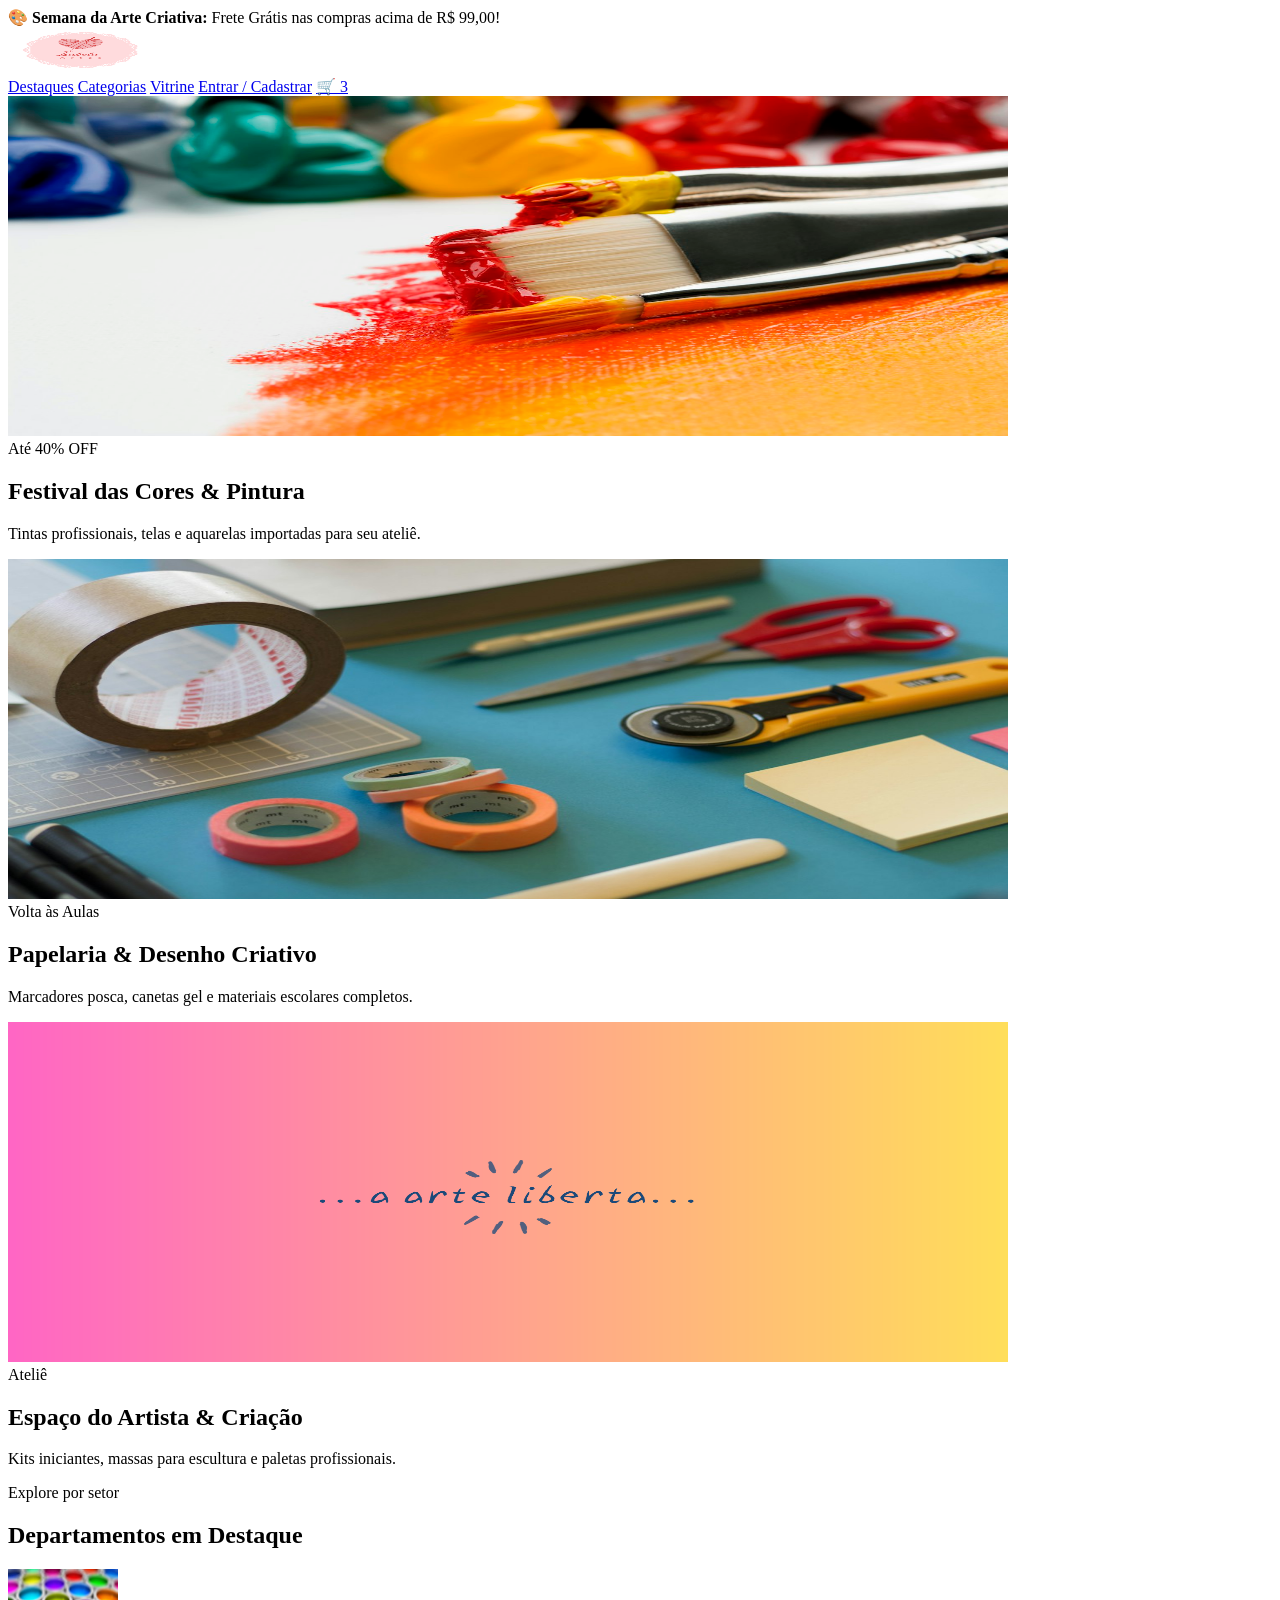
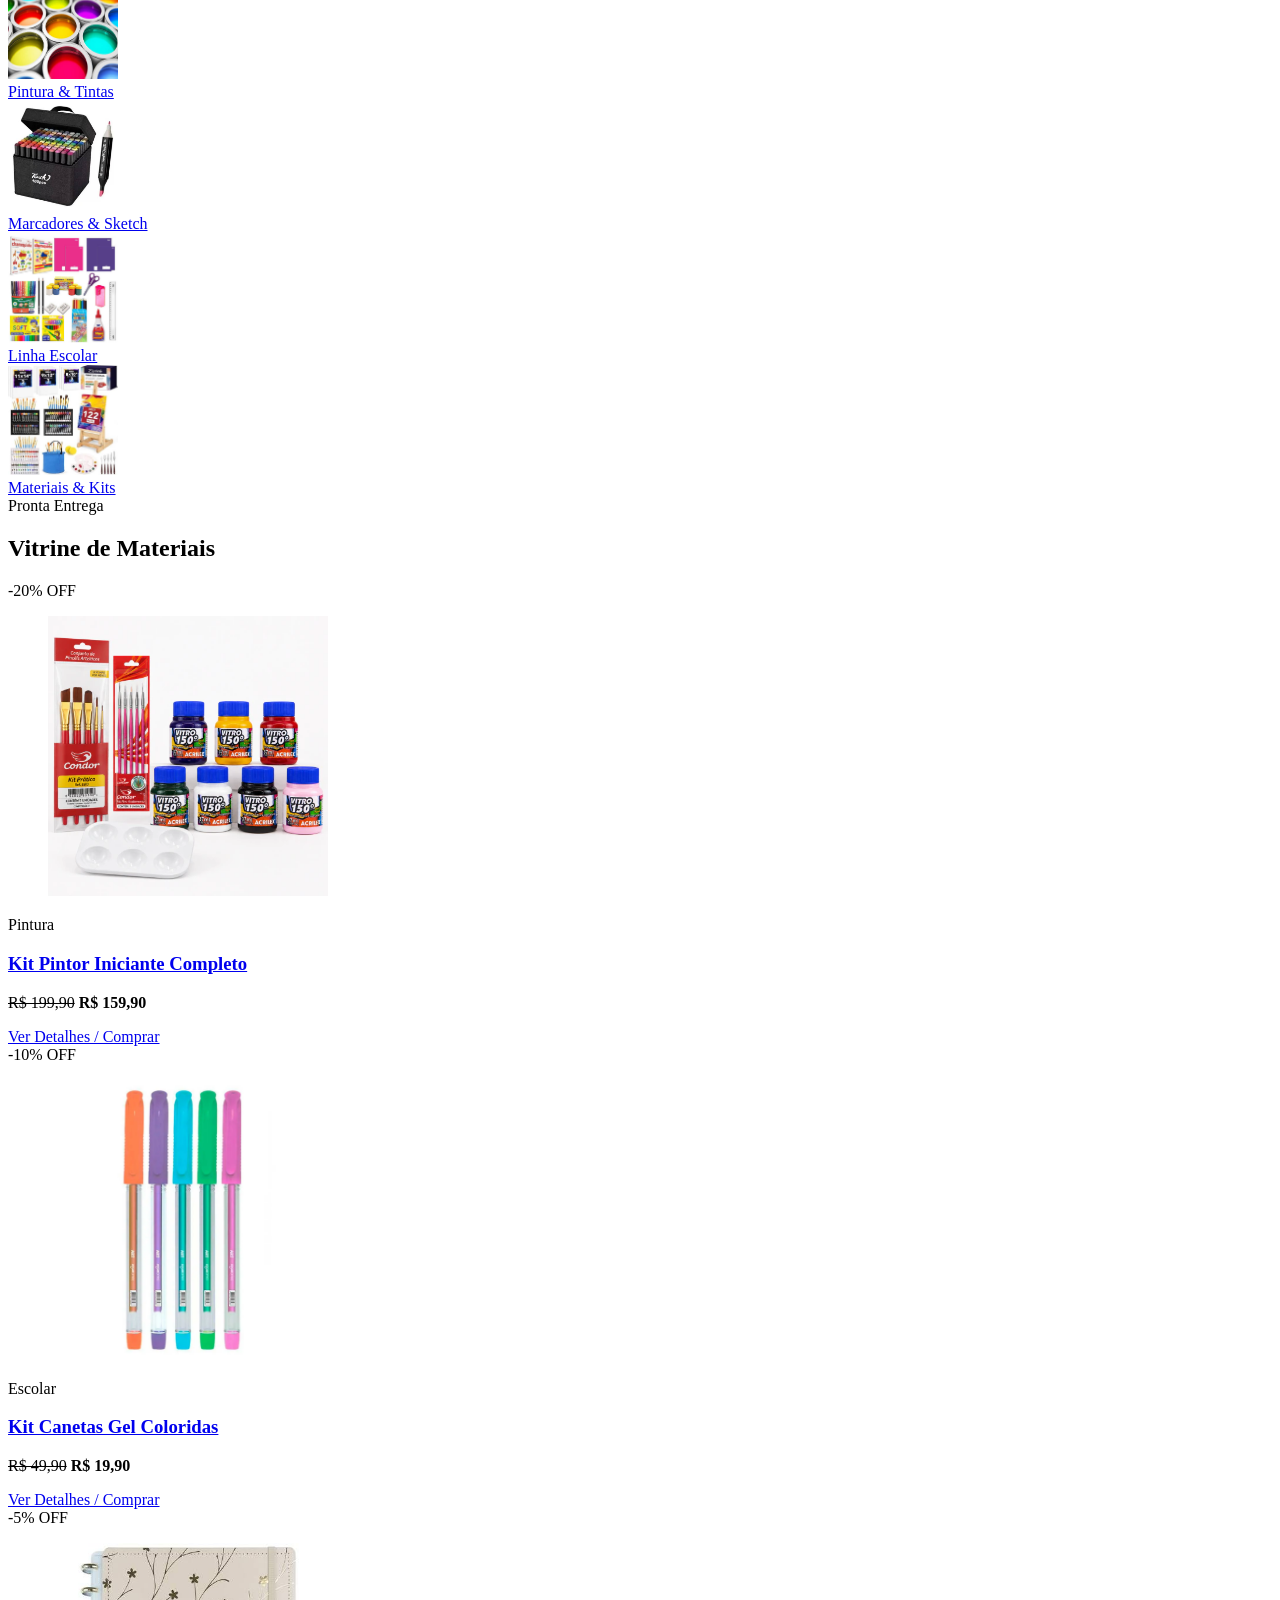
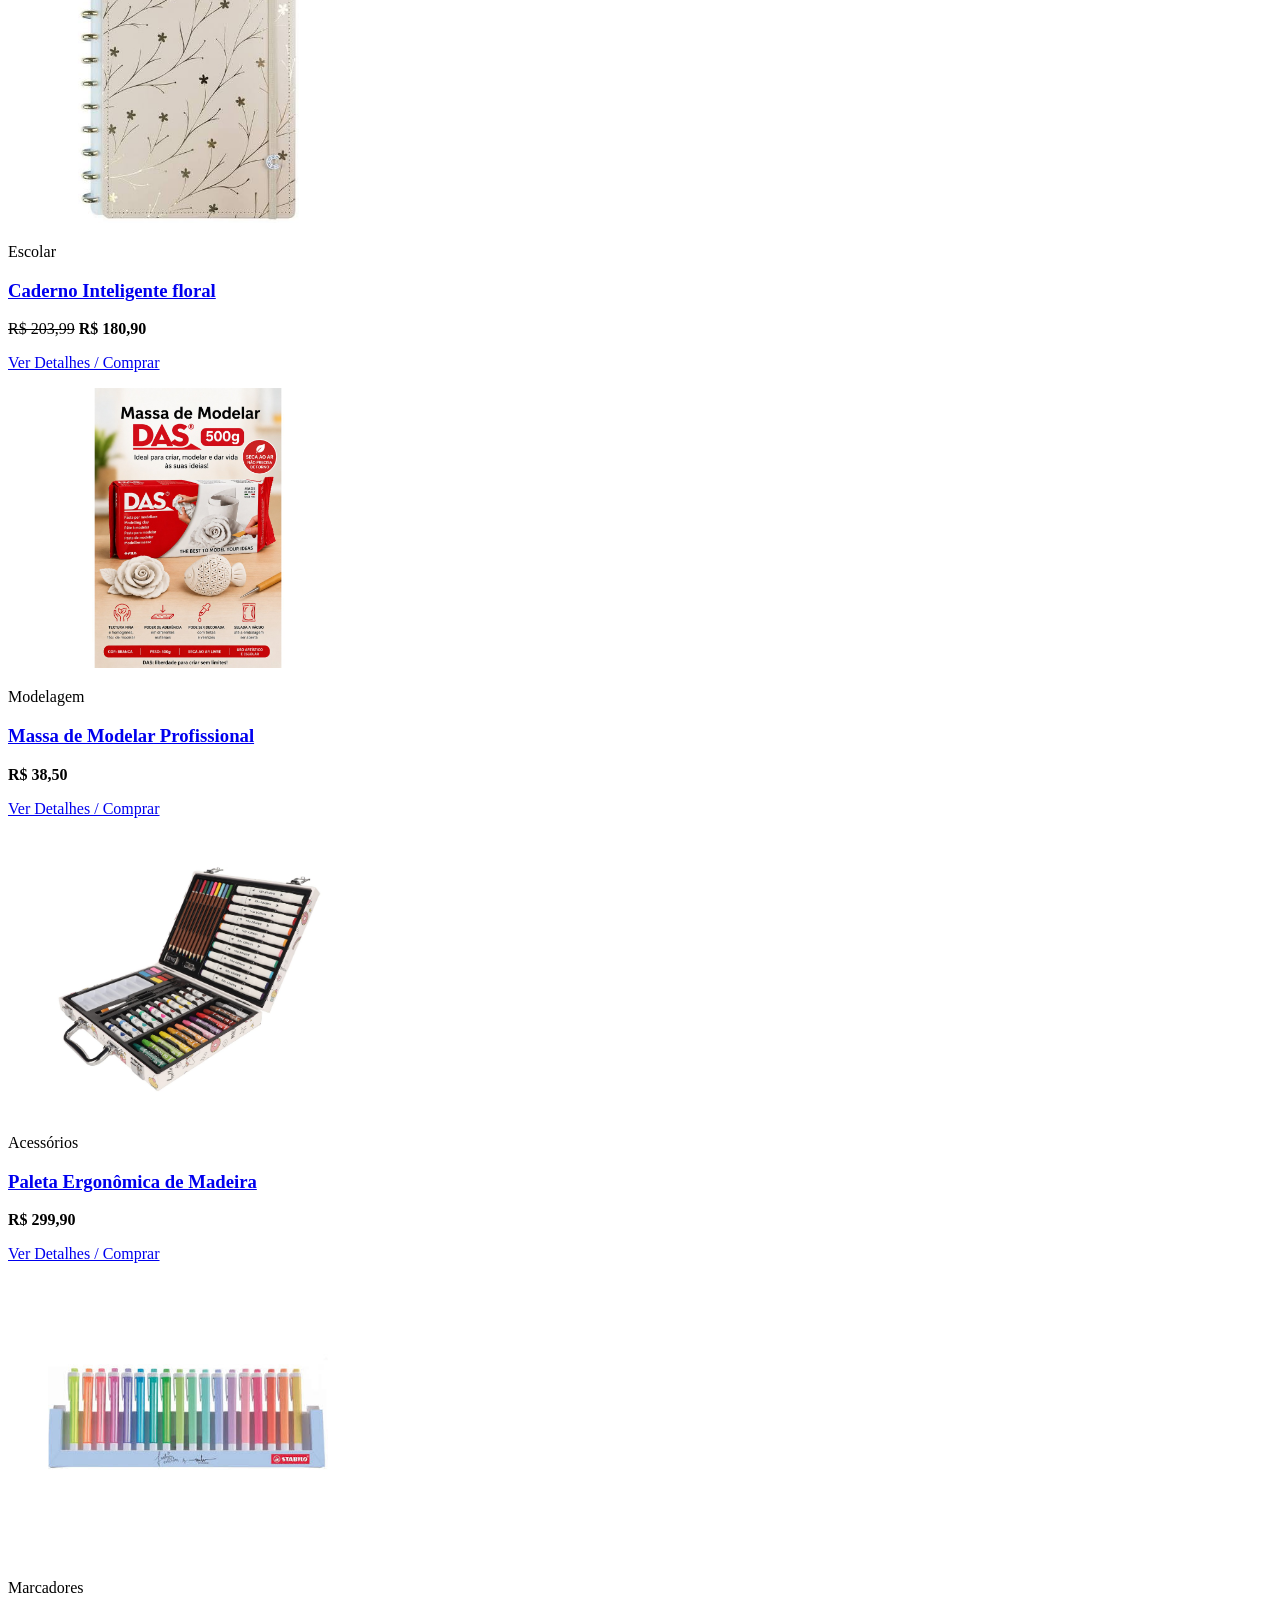
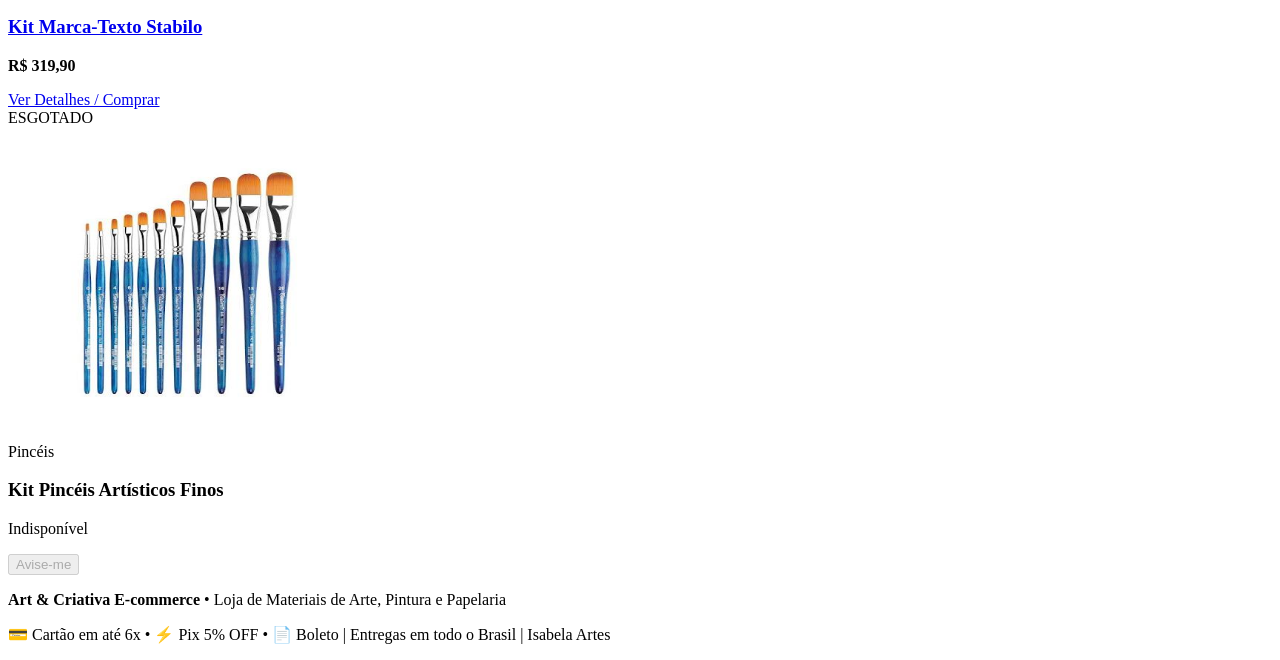
==== index.html @ e9b3a4f4 "Update index.html" ====
<!DOCTYPE html>
<html lang="pt-BR">
<head>
  <meta charset="UTF-8">
  <meta name="viewport" content="width=device-width, initial-scale=1.0">
  <title>Art & Criativa | Ateliê de Artes & Papelaria</title>
  <link rel="preconnect" href="https://fonts.googleapis.com">
  <link rel="preconnect" href="https://fonts.gstatic.com" crossorigin>
  <link href="https://fonts.googleapis.com/css2?family=Plus+Jakarta+Sans:wght@400;500;600;700&display=swap" rel="stylesheet">
  <link rel="stylesheet" href="style.css">
</head>
<body>

  <!-- BARRA DE ANÚNCIO -->
  <div class="top-announcement">🎨 <strong>Semana da Arte Criativa:</strong> Frete Grátis nas compras acima de R$ 99,00!</div>

  <!-- 1. IDENTIDADE VISUAL NO CABEÇALHO (<header>) -->
  <header class="header">
    <a href="index certo.html"><img src="fotos/logo da loja.png" alt="Logotipo Art & Criativa" class="logo" width="145" height="46"></a>
    <nav class="nav">
      <a href="index certo.html#promocoes">Destaques</a>
      <a href="index certo.html#categorias">Categorias</a>
      <a href="index certo.html#vitrine">Vitrine</a>
      <a href="cadastro.html">Entrar / Cadastrar</a>
      <a href="carrinho.html" class="cart">🛒 <span>3</span></a>
    </nav>
  </header>

  <main>
    <!-- 2. CARROSSEL DE BANNERS COM SCROLL-SNAP & <picture> -->
    <section class="hero" id="promocoes">
      <div class="carousel">
        <article class="slide">
          <picture>
            <source media="(max-width: 600px)" srcset="fotos/banner-aquarela.jpg">
            <img src="fotos/banner-aquarela.jpg" alt="Festival de Pintura e Aquarelas" width="1000" height="340">
          </picture>
          <div class="slide-txt">
            <span class="pill">Até 40% OFF</span>
            <h2>Festival das Cores & Pintura</h2>
            <p>Tintas profissionais, telas e aquarelas importadas para seu ateliê.</p>
          </div>
        </article>

        <article class="slide">
          <picture>
            <source media="(max-width: 600px)" srcset="fotos/banner-escolar.jpg">
            <img src="fotos/banner-escolar.jpg" alt="Volta às Aulas e Papelaria" width="1000" height="340">
          </picture>
          <div class="slide-txt">
            <span class="pill">Volta às Aulas</span>
            <h2>Papelaria & Desenho Criativo</h2>
            <p>Marcadores posca, canetas gel e materiais escolares completos.</p>
          </div>
        </article>

        <article class="slide">
          <picture>
            <source media="(max-width: 600px)" srcset="fotos/banner fundo.png">
            <img src="fotos/banner fundo.png" alt="Novidades do Ateliê Artístico" width="1000" height="340">
          </picture>
          <div class="slide-txt">
            <span class="pill">Ateliê</span>
            <h2>Espaço do Artista & Criação</h2>
            <p>Kits iniciantes, massas para escultura e paletas profissionais.</p>
          </div>
        </article>
      </div>
    </section>

    <!-- 3. NAVEGAÇÃO POR CATEGORIAS CIRCULARES (border-radius: 50%) -->
    <section class="categories" id="categorias">
      <div class="section-title">
        <span class="tagline">Explore por setor</span>
        <h2>Departamentos em Destaque</h2>
      </div>
      <div class="cat-grid">
        <a href="#vitrine" class="cat-card">
          <div class="circle"><img src="fotos/tintas circular.jpg" alt="Tintas e Pintura" width="110" height="110"></div>
          <span>Pintura & Tintas</span>
        </a>
        <a href="#vitrine" class="cat-card">
          <div class="circle"><img src="fotos/marcadores circular.jpg" alt="Desenho e Marcadores" width="110" height="110"></div>
          <span>Marcadores & Sketch</span>
        </a>
        <a href="#vitrine" class="cat-card">
          <div class="circle"><img src="fotos/kit escolar circular.jpg" alt="Material Escolar" width="110" height="110"></div>
          <span>Linha Escolar</span>
        </a>
        <a href="#vitrine" class="cat-card">
          <div class="circle"><img src="fotos/kit pintura circular.jpg" alt="Kits e Materiais Artísticos" width="110" height="110"></div>
          <span>Materiais & Kits</span>
        </a>
      </div>
    </section>

    <!-- 4 e 5. VITRINE DE PRODUTOS PADRONIZADA (3 EM PROMOÇÃO, 1 ESGOTADO) -->
    <section class="showcase" id="vitrine">
      <div class="section-title">
        <span class="tagline">Pronta Entrega</span>
        <h2>Vitrine de Materiais</h2>
      </div>

      <div class="products-grid">
        <!-- 1. EM PROMOÇÃO (-20%) -->
        <article class="product-card">
          <span class="badge sale">-20% OFF</span>
          <a href="produto.html" class="product-link">
            <figure class="thumb"><img src="fotos/Kit pintor iniciante.webp" alt="Kit Pintor Iniciante" loading="lazy" width="280" height="280"></figure>
          </a>
          <figcaption>
            <span class="prod-cat">Pintura</span>
            <h3><a href="produto.html">Kit Pintor Iniciante Completo</a></h3>
            <p class="price"><del>R$ 199,90</del> <strong>R$ 159,90</strong></p>
            <a href="produto.html" class="btn-action">Ver Detalhes / Comprar</a>
          </figcaption>
        </article>

        <!-- 3. EM PROMOÇÃO (-10%) -->
        <article class="product-card">
          <span class="badge sale">-10% OFF</span>
          <a href="produto.html" class="product-link">
            <figure class="thumb"><img src="fotos/canetas gel.webp" alt="Kit Canetas em Gel Coloridas" loading="lazy" width="280" height="280"></figure>
          </a>
          <figcaption>
            <span class="prod-cat">Escolar</span>
            <h3><a href="produto.html">Kit Canetas Gel Coloridas</a></h3>
            <p class="price"><del>R$ 49,90</del> <strong>R$ 19,90</strong></p>
            <a href="produto.html" class="btn-action">Ver Detalhes / Comprar</a>
          </figcaption>
        </article>

         <article class="product-card">
          <span class="badge sale">-5% OFF</span>
          <a href="produto.html" class="product-link">
            <figure class="thumb"><img src="fotos/caderno1.jpg" alt="Caderno Inteligente" loading="lazy" width="280" height="280"></figure>
          </a>
          <figcaption>
            <span class="prod-cat">Escolar</span>
            <h3><a href="produto.html">Caderno Inteligente floral</a></h3>
            <p class="price"><del>R$ 203,99</del> <strong>R$ 180,90</strong></p>
            <a href="produto.html" class="btn-action">Ver Detalhes / Comprar</a>
          </figcaption>
        </article>

        <!-- 4. ESTOQUE NORMAL -->
        <article class="product-card">
          <a href="produto.html" class="product-link">
            <figure class="thumb"><img src="fotos/massa de modelar.jpg" alt="Massa de Modelar Artesanal" loading="lazy" width="280" height="280"></figure>
          </a>
          <figcaption>
            <span class="prod-cat">Modelagem</span>
            <h3><a href="produto.html">Massa de Modelar Profissional</a></h3>
            <p class="price"><strong>R$ 38,50</strong></p>
            <a href="produto.html" class="btn-action">Ver Detalhes / Comprar</a>
          </figcaption>
        </article>

        <!-- 5. ESTOQUE NORMAL -->
        <article class="product-card">
          <a href="produto.html" class="product-link">
            <figure class="thumb"><img src="fotos/paleta.jpg" alt="Paleta Tradicional de Pintura" loading="lazy" width="280" height="280"></figure>
          </a>
          <figcaption>
            <span class="prod-cat">Acessórios</span>
            <h3><a href="produto.html">Paleta Ergonômica de Madeira</a></h3>
            <p class="price"><strong>R$ 299,90</strong></p>
            <a href="produto.html" class="btn-action">Ver Detalhes / Comprar</a>
          </figcaption>
        </article>

         <article class="product-card">
          <a href="produto.html" class="product-link">
            <figure class="thumb"><img src="fotos/marca texto.jpg" alt="Paleta Tradicional de Pintura" loading="lazy" width="280" height="280"></figure>
          </a>
          <figcaption>
            <span class="prod-cat">Marcadores</span>
            <h3><a href="produto.html">Kit Marca-Texto Stabilo</a></h3>
            <p class="price"><strong>R$ 319,90</strong></p>
            <a href="produto.html" class="btn-action">Ver Detalhes / Comprar</a>
          </figcaption>
        </article>

        <!-- 6. PRODUTO ESGOTADO (Requisito 5) -->
        <article class="product-card soldout">
          <span class="badge out">ESGOTADO</span>
          <figure class="thumb"><img src="fotos/kit pincel.jpg" alt="Kit Pincéis Finos Esgotado" loading="lazy" width="280" height="280"></figure>
          <figcaption>
            <span class="prod-cat">Pincéis</span>
            <h3>Kit Pincéis Artísticos Finos</h3>
            <p class="price"><span class="out-txt">Indisponível</span></p>
            <button class="btn-action btn-out" disabled>Avise-me</button>
          </figcaption>
        </article>
      </div>
    </section>
  </main>

  <!-- RODAPÉ -->
  <footer class="footer">
    <p><strong>Art & Criativa E-commerce</strong> • Loja de Materiais de Arte, Pintura e Papelaria</p>
    <p class="footer-copy">💳 Cartão em até 6x • ⚡ Pix 5% OFF • 📄 Boleto | Entregas em todo o Brasil | Isabela Artes</p>
  </footer>

</body>
</html>
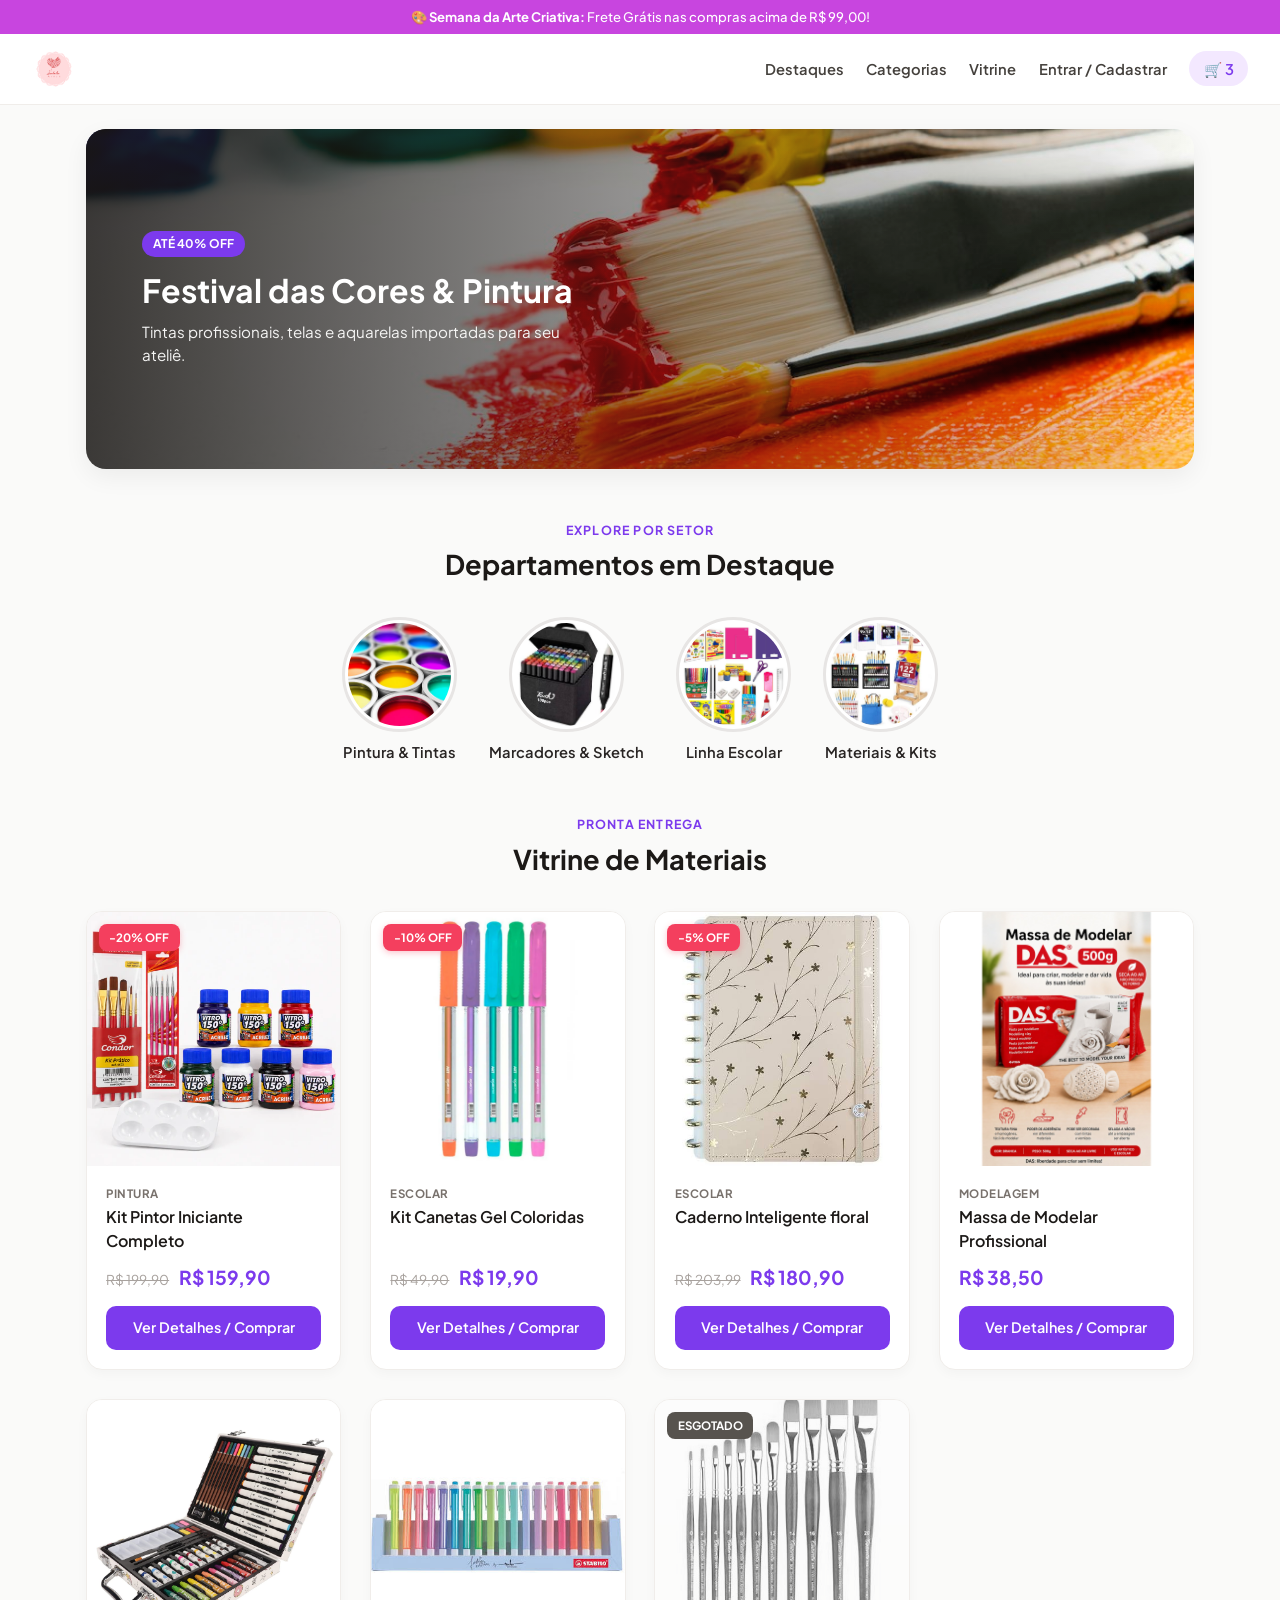
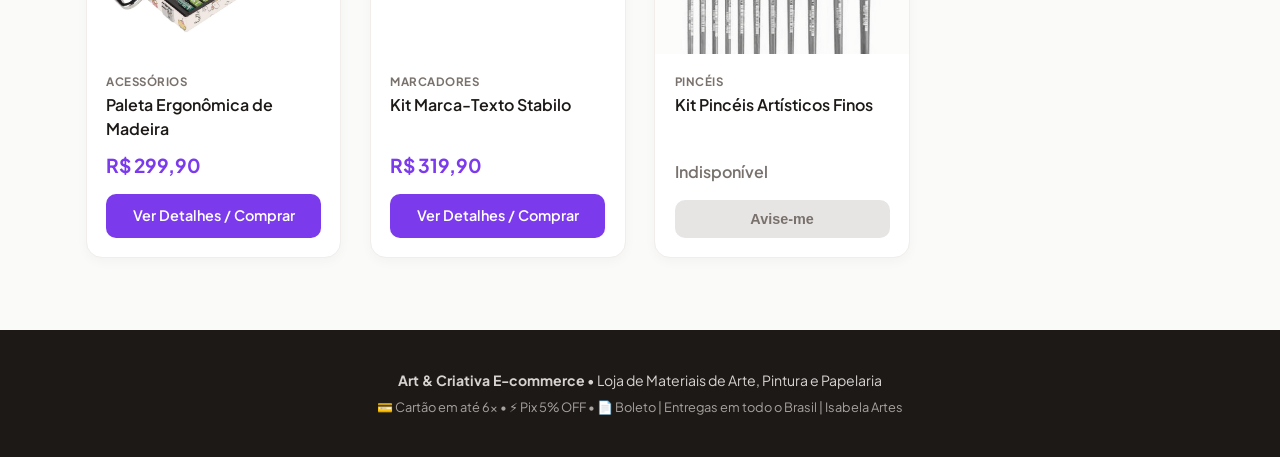
==== commit 7f2545da: "imagens" ====
--- a/index.html
+++ b/index.html
@@ -7,7 +7,7 @@
   <link rel="preconnect" href="https://fonts.googleapis.com">
   <link rel="preconnect" href="https://fonts.gstatic.com" crossorigin>
   <link href="https://fonts.googleapis.com/css2?family=Plus+Jakarta+Sans:wght@400;500;600;700&display=swap" rel="stylesheet">
-  <link rel="stylesheet" href="style.css">
+  <link rel="stylesheet" href="style certo.css">
 </head>
 <body>
 
--- a/style certo.css
+++ b/style certo.css
@@ -0,0 +1,901 @@
+*{
+  margin: 0;
+  padding: 0;
+  box-sizing: border-box;
+}
+body {
+  font-family: "Plus Jakarta Sans", system-ui, sans-serif;
+  background: #fafaf9;
+  color: #1c1917;
+  line-height: 1.5;
+}
+img {
+  display: block;
+  max-width: 100%;
+}
+a {
+  text-decoration: none;
+  color: inherit;
+}
+
+.top-announcement {
+  background: #c845df;
+  color: #fff;
+  text-align: center;
+  font-size: 0.82rem;
+  padding: 0.45rem 1rem;
+  font-weight: 500;
+}
+.header {
+  display: flex;
+  justify-content: space-between;
+  align-items: center;
+  padding: 0.8rem 2rem;
+  background: rgba(255, 255, 255, 0.92);
+  backdrop-filter: blur(8px);
+  border-bottom: 1px solid #f0edea;
+  position: sticky;
+  top: 0;
+  z-index: 50;
+}
+.logo {
+  height: 44px;
+  width: auto;
+  object-fit: contain;
+}
+.nav {
+  display: flex;
+  align-items: center;
+  gap: 1.4rem;
+  font-size: 0.92rem;
+  font-weight: 600;
+  color: #44403c;
+}
+.nav a:hover {
+  color: #a078e6;
+}
+.cart {
+  background: #f3e8ff;
+  color: #7c3aed;
+  padding: 0.4rem 0.9rem;
+  border-radius: 99px;
+  transition: 0.2s;
+}
+.cart:hover {
+  background: #7c3aed;
+  color: #fff;
+}
+
+.section-title {
+  text-align: center;
+  margin-bottom: 2rem;
+}
+.tagline {
+  font-size: 0.78rem;
+  font-weight: 700;
+  text-transform: uppercase;
+  letter-spacing: 1.2px;
+  color: #7c3aed;
+}
+.section-title h2 {
+  font-size: 1.7rem;
+  font-weight: 700;
+  color: #1c1917;
+  margin-top: 0.2rem;
+}
+
+/* CARROSSEL */
+.hero {
+  max-width: 1140px;
+  margin: 1.5rem auto;
+  padding: 0 1rem;
+}
+.carousel {
+  display: flex;
+  overflow-x: auto;
+  scroll-snap-type: x mandatory;
+  scroll-behavior: smooth;
+  border-radius: 20px;
+  box-shadow: 0 8px 24px rgba(0, 0, 0, 0.06);
+}
+.slide {
+  min-width: 100%;
+  position: relative;
+  scroll-snap-align: center;
+  height: 340px;
+  overflow: hidden;
+}
+.slide img {
+  width: 100%;
+  height: 100%;
+  object-fit: cover;
+}
+.slide-txt {
+  position: absolute;
+  inset: 0;
+  background: linear-gradient(
+    90deg,
+    rgba(28, 25, 23, 0.85) 0%,
+    rgba(28, 25, 23, 0.3) 65%,
+    transparent 100%
+  );
+  display: flex;
+  flex-direction: column;
+  justify-content: center;
+  padding: 2rem 3.5rem;
+  color: #fff;
+}
+.pill {
+  align-self: flex-start;
+  background: #7c3aed;
+  color: #fff;
+  font-size: 0.75rem;
+  font-weight: 700;
+  text-transform: uppercase;
+  padding: 0.25rem 0.7rem;
+  border-radius: 99px;
+  margin-bottom: 0.6rem;
+}
+.slide-txt h2 {
+  font-size: 2rem;
+  font-weight: 700;
+  margin-bottom: 0.4rem;
+  max-width: 500px;
+}
+.slide-txt p {
+  font-size: 0.95rem;
+  color: #f5f5f4;
+  max-width: 460px;
+}
+
+/* CATEGORIAS */
+.categories {
+  max-width: 1140px;
+  margin: 3rem auto;
+  padding: 0 1rem;
+}
+.cat-grid {
+  display: flex;
+  justify-content: center;
+  gap: 2rem;
+  flex-wrap: wrap;
+}
+.cat-card {
+  display: flex;
+  flex-direction: column;
+  align-items: center;
+  gap: 0.6rem;
+  font-weight: 600;
+  font-size: 0.92rem;
+  color: #292524;
+}
+.circle {
+  width: 115px;
+  height: 115px;
+  border-radius: 50%;
+  overflow: hidden;
+  border: 3px solid #e7e5e4;
+  padding: 3px;
+  background: #fff;
+  transition: 0.3s ease;
+}
+.circle img {
+  width: 100%;
+  height: 100%;
+  border-radius: 50%;
+  object-fit: cover;
+  transition: transform 0.3s ease;
+}
+.cat-card:hover .circle {
+  border-color: #7c3aed;
+  box-shadow: 0 6px 18px rgba(124, 58, 237, 0.2);
+}
+.cat-card:hover .circle img {
+  transform: scale(1.08);
+}
+.cat-card:hover span {
+  color: #7c3aed;
+}
+
+/* VITRINE DE PRODUTOS */
+.showcase {
+  max-width: 1140px;
+  margin: 3rem auto 4.5rem;
+  padding: 0 1rem;
+}
+.products-grid {
+  display: grid;
+  grid-template-columns: repeat(auto-fill, minmax(250px, 1fr));
+  gap: 1.8rem;
+}
+.product-card {
+  background: #fff;
+  border: 1px solid #f0edea;
+  border-radius: 16px;
+  overflow: hidden;
+  position: relative;
+  display: flex;
+  flex-direction: column;
+  box-shadow: 0 4px 12px rgba(0, 0, 0, 0.03);
+  transition: 0.3s ease;
+}
+.product-card:hover {
+  transform: translateY(-4px);
+  box-shadow: 0 12px 24px rgba(0, 0, 0, 0.08);
+}
+.product-link {
+  display: block;
+}
+.thumb {
+  width: 100%;
+  aspect-ratio: 1 / 1;
+  overflow: hidden;
+  background: #f5f5f4;
+}
+.thumb img {
+  width: 100%;
+  height: 100%;
+  object-fit: cover;
+  transition: transform 0.4s ease;
+}
+.product-card:hover .thumb img {
+  transform: scale(1.1);
+}
+
+figcaption {
+  padding: 1.2rem;
+  display: flex;
+  flex-direction: column;
+  flex-grow: 1;
+}
+.prod-cat {
+  font-size: 0.72rem;
+  text-transform: uppercase;
+  font-weight: 700;
+  color: #78716c;
+  letter-spacing: 0.5px;
+  margin-bottom: 0.2rem;
+}
+figcaption h3 {
+  font-size: 1rem;
+  font-weight: 600;
+  color: #1c1917;
+  margin-bottom: 0.6rem;
+}
+figcaption h3 a:hover {
+  color: #7c3aed;
+}
+.price {
+  margin-top: auto;
+  margin-bottom: 0.9rem;
+  font-size: 1.2rem;
+  color: #7c3aed;
+}
+.price del {
+  font-size: 0.85rem;
+  color: #a8a29e;
+  margin-right: 0.4rem;
+}
+.btn-action {
+  display: inline-block;
+  text-align: center;
+  width: 100%;
+  background: #7c3aed;
+  color: #fff;
+  border: none;
+  padding: 0.7rem;
+  border-radius: 10px;
+  font-weight: 600;
+  font-size: 0.9rem;
+  cursor: pointer;
+  transition: 0.2s;
+}
+.btn-action:hover {
+  background: #6d28d9;
+}
+.badge {
+  position: absolute;
+  top: 12px;
+  left: 12px;
+  z-index: 5;
+  padding: 0.3rem 0.65rem;
+  font-size: 0.72rem;
+  font-weight: 700;
+  border-radius: 8px;
+}
+.badge.sale {
+  background: #f43f5e;
+  color: #fff;
+  box-shadow: 0 2px 6px rgba(244, 63, 94, 0.3);
+}
+.badge.out {
+  background: #57534e;
+  color: #fff;
+}
+.product-card.soldout .thumb img {
+  filter: grayscale(100%);
+  opacity: 0.7;
+}
+.product-card.soldout:hover .thumb img {
+  transform: none;
+}
+.out-txt {
+  color: #78716c;
+  font-size: 1rem;
+  font-weight: 600;
+}
+.btn-out {
+  background: #e7e5e4;
+  color: #78716c;
+  cursor: not-allowed;
+}
+.btn-out:hover {
+  background: #e7e5e4;
+}
+
+/* ==========================================================================
+   PARTE 2: PÁGINAS NOVAS (produto.html, carrinho.html, cadastro.html)
+   ========================================================================== */
+
+/* CONTAINER GERAL DAS PÁGINAS INTERNAS */
+.page-container {
+  max-width: 1140px;
+  margin: 1.5rem auto 4rem;
+  padding: 0 1rem;
+}
+
+/* BREADCRUMB */
+.breadcrumb {
+  font-size: 0.88rem;
+  color: #78716c;
+  margin-bottom: 1.5rem;
+}
+.breadcrumb a {
+  color: #7c3aed;
+}
+.breadcrumb a:hover {
+  text-decoration: underline;
+}
+
+/* 1. PÁGINA DE PRODUTO (produto.html) */
+.product-details {
+  display: grid;
+  grid-template-columns: 1fr 1fr;
+  gap: 3rem;
+  background: #fff;
+  padding: 2rem;
+  border-radius: 16px;
+  border: 1px solid #f0edea;
+  box-shadow: 0 4px 12px rgba(0, 0, 0, 0.03);
+  margin-bottom: 3rem;
+}
+.gallery {
+  display: flex;
+  flex-direction: column;
+  gap: 1rem;
+}
+.main-image {
+  width: 100%;
+  aspect-ratio: 1 / 1;
+  border-radius: 12px;
+  overflow: hidden;
+  background: #f5f5f4;
+  border: 1px solid #e7e5e4;
+}
+.main-image img {
+  width: 100%;
+  height: 100%;
+  object-fit: cover;
+}
+.thumbnails {
+  display: grid;
+  grid-template-columns: repeat(4, 1fr);
+  gap: 0.8rem;
+}
+.thumb-item {
+  width: 100%;
+  aspect-ratio: 1 / 1;
+  object-fit: cover;
+  border-radius: 8px;
+  border: 2px solid #e7e5e4;
+  cursor: pointer;
+  transition: 0.2s;
+}
+.thumb-item:hover,
+.thumb-item.active {
+  border-color: #7c3aed;
+  box-shadow: 0 4px 10px rgba(124, 58, 237, 0.2);
+  transform: scale(1.05);
+}
+
+.product-order-info {
+  display: flex;
+  flex-direction: column;
+  position: relative;
+}
+.product-order-info .badge {
+  position: static;
+  align-self: flex-start;
+  margin-bottom: 0.8rem;
+}
+.product-order-info h1 {
+  font-size: 1.8rem;
+  color: #1c1917;
+  margin-bottom: 0.5rem;
+}
+.rating {
+  font-size: 0.95rem;
+  color: #f59e0b;
+  margin-bottom: 1rem;
+}
+.rating span {
+  color: #78716c;
+  font-size: 0.85rem;
+}
+.price-box {
+  margin-bottom: 1.2rem;
+}
+.price-box del {
+  color: #a8a29e;
+  font-size: 1rem;
+  margin-right: 0.6rem;
+}
+.current-price {
+  font-size: 2rem;
+  color: #7c3aed;
+  font-weight: 700;
+  display: block;
+}
+.installments {
+  font-size: 0.88rem;
+  color: #57534e;
+}
+.product-desc {
+  font-size: 0.95rem;
+  color: #57534e;
+  line-height: 1.6;
+  margin-bottom: 1.5rem;
+}
+.options-group {
+  margin-bottom: 1.5rem;
+}
+.options-group label {
+  display: block;
+  font-size: 0.9rem;
+  margin-bottom: 0.4rem;
+  color: #292524;
+}
+.options-group select {
+  width: 100%;
+  padding: 0.7rem;
+  border: 1.5px solid #d6d3d1;
+  border-radius: 8px;
+  font-family: inherit;
+  font-size: 0.92rem;
+  outline: none;
+  background: #fafaf9;
+}
+.options-group select:focus {
+  border-color: #7c3aed;
+  box-shadow: 0 0 0 3px rgba(124, 58, 237, 0.15);
+}
+.btn-add-cart {
+  padding: 0.9rem;
+  font-size: 1.05rem;
+}
+
+/* TABELA DE ESPECIFICAÇÕES TÉCNICAS (ZEBRADA) */
+.tech-specs {
+  background: #fff;
+  padding: 2rem;
+  border-radius: 16px;
+  border: 1px solid #f0edea;
+}
+.tech-specs h2 {
+  font-size: 1.4rem;
+  margin-bottom: 1rem;
+  color: #1c1917;
+}
+.specs-table {
+  width: 100%;
+  border-collapse: collapse;
+}
+.specs-table caption {
+  text-align: left;
+  font-size: 0.85rem;
+  color: #78716c;
+  margin-bottom: 0.8rem;
+}
+.specs-table th,
+.specs-table td {
+  padding: 0.85rem 1rem;
+  text-align: left;
+  border-bottom: 1px solid #f0edea;
+  font-size: 0.92rem;
+}
+.specs-table th {
+  color: #44403c;
+  width: 35%;
+  font-weight: 600;
+}
+.specs-table td {
+  color: #1c1917;
+}
+/* Efeito Zebrado Obrigatório */
+.specs-table tbody tr:nth-child(even) {
+  background-color: #f5f5f4;
+}
+
+/* 2. PÁGINA DO CARRINHO (carrinho.html) */
+.cart-layout {
+  display: grid;
+  grid-template-columns: 2fr 1fr;
+  gap: 2rem;
+  align-items: start;
+}
+.cart-table-wrapper {
+  background: #fff;
+  border-radius: 16px;
+  padding: 1.5rem;
+  border: 1px solid #f0edea;
+  box-shadow: 0 4px 12px rgba(0, 0, 0, 0.03);
+  overflow-x: auto;
+}
+.cart-table {
+  width: 100%;
+  border-collapse: collapse;
+}
+.cart-table caption {
+  text-align: left;
+  font-size: 0.85rem;
+  color: #78716c;
+  margin-bottom: 1rem;
+}
+.cart-table thead {
+  background: #fafaf9;
+  border-bottom: 2px solid #e7e5e4;
+}
+.cart-table th {
+  padding: 0.9rem 0.6rem;
+  text-align: left;
+  font-size: 0.85rem;
+  text-transform: uppercase;
+  color: #78716c;
+  font-weight: 700;
+}
+.cart-table td {
+  padding: 1.2rem 0.6rem;
+  border-bottom: 1px solid #f0edea;
+  vertical-align: middle;
+  font-size: 0.92rem;
+}
+.cart-product-cell {
+  display: flex;
+  align-items: center;
+  gap: 1rem;
+}
+.cart-thumb {
+  width: 64px;
+  height: 64px;
+  border-radius: 8px;
+  object-fit: cover;
+  border: 1px solid #e7e5e4;
+  flex-shrink: 0;
+}
+.cart-cat {
+  display: block;
+  font-size: 0.75rem;
+  color: #78716c;
+  text-transform: uppercase;
+}
+.qty-input {
+  width: 60px;
+  padding: 0.4rem;
+  border: 1.5px solid #d6d3d1;
+  border-radius: 6px;
+  text-align: center;
+  font-family: inherit;
+  font-size: 0.95rem;
+}
+.qty-input:focus {
+  border-color: #7c3aed;
+  outline: none;
+}
+.btn-remove {
+  background: none;
+  border: none;
+  font-size: 1.2rem;
+  cursor: pointer;
+  transition: 0.2s;
+  padding: 4px;
+}
+.btn-remove:hover {
+  transform: scale(1.2);
+}
+.tfoot-notice {
+  padding: 1rem;
+  background: #f3e8ff;
+  color: #6b21a8;
+  font-size: 0.9rem;
+  text-align: center;
+  border-radius: 8px;
+}
+
+/* CARD LATERAL DE RESUMO */
+.order-summary {
+  background: #fff;
+  border-radius: 16px;
+  padding: 1.5rem;
+  border: 1px solid #f0edea;
+  box-shadow: 0 4px 12px rgba(0, 0, 0, 0.03);
+  display: flex;
+  flex-direction: column;
+  gap: 1rem;
+}
+.order-summary h3 {
+  font-size: 1.25rem;
+  color: #1c1917;
+  border-bottom: 1px solid #f0edea;
+  padding-bottom: 0.8rem;
+}
+.summary-line {
+  display: flex;
+  justify-content: space-between;
+  font-size: 0.95rem;
+  color: #57534e;
+}
+.free-shipping {
+  color: #16a34a;
+  font-weight: 700;
+}
+.coupon-box label {
+  display: block;
+  font-size: 0.85rem;
+  margin-bottom: 0.3rem;
+  color: #57534e;
+}
+.coupon-inputs {
+  display: flex;
+  gap: 0.5rem;
+}
+.coupon-inputs input {
+  flex: 1;
+  padding: 0.6rem;
+  border: 1.5px solid #d6d3d1;
+  border-radius: 8px;
+  font-family: inherit;
+  font-size: 0.88rem;
+}
+.coupon-inputs input:focus {
+  border-color: #7c3aed;
+  outline: none;
+}
+.btn-coupon {
+  background: #e7e5e4;
+  border: none;
+  padding: 0 0.9rem;
+  border-radius: 8px;
+  font-weight: 600;
+  cursor: pointer;
+}
+.btn-coupon:hover {
+  background: #d6d3d1;
+}
+.summary-divider {
+  border: none;
+  border-top: 1px solid #f0edea;
+  margin: 0.4rem 0;
+}
+.summary-total {
+  display: flex;
+  justify-content: space-between;
+  align-items: baseline;
+}
+.summary-total span {
+  font-size: 1rem;
+  font-weight: 600;
+}
+.total-price {
+  font-size: 1.6rem;
+  color: #7c3aed;
+  font-weight: 700;
+}
+.btn-checkout {
+  padding: 0.85rem;
+  font-size: 1rem;
+}
+.btn-continue-shopping {
+  text-align: center;
+  font-size: 0.88rem;
+  color: #78716c;
+}
+.btn-continue-shopping:hover {
+  color: #7c3aed;
+}
+
+/* 3. PÁGINA DE CADASTRO & CHECKOUT (cadastro.html) */
+.checkout-form {
+  background: #fff;
+  padding: 2.2rem;
+  border-radius: 16px;
+  border: 1px solid #f0edea;
+  box-shadow: 0 4px 12px rgba(0, 0, 0, 0.03);
+  display: flex;
+  flex-direction: column;
+  gap: 2rem;
+}
+.form-block {
+  border: 1.5px solid #e7e5e4;
+  border-radius: 12px;
+  padding: 1.5rem;
+  display: flex;
+  flex-direction: column;
+  gap: 1.2rem;
+}
+.form-block legend {
+  font-weight: 700;
+  font-size: 1.1rem;
+  color: #7c3aed;
+  padding: 0 0.6rem;
+}
+.form-row {
+  display: flex;
+  gap: 1.2rem;
+  flex-wrap: wrap;
+}
+.form-group {
+  flex: 1;
+  min-width: 220px;
+  display: flex;
+  flex-direction: column;
+  gap: 0.4rem;
+}
+.form-group.full-width {
+  flex: 1 1 100%;
+}
+.form-group.two-thirds {
+  flex: 2;
+  min-width: 260px;
+}
+.form-group label {
+  font-size: 0.88rem;
+  font-weight: 600;
+  color: #44403c;
+}
+
+/* ESTILIZAÇÃO DOS INPUTS COM PSEUDO-CLASSES OBRIGATÓRIAS */
+.checkout-form input[type="text"],
+.checkout-form input[type="email"],
+.checkout-form input[type="tel"],
+.checkout-form input[type="date"],
+.checkout-form input[type="password"],
+.checkout-form select {
+  width: 100%;
+  padding: 0.75rem 0.9rem;
+  border: 1.5px solid #d6d3d1;
+  border-radius: 8px;
+  font-family: inherit;
+  font-size: 0.92rem;
+  background: #fafaf9;
+  transition: all 0.25s ease;
+  outline: none;
+}
+
+/* :focus (Borda brilhante e outline personalizado) */
+.checkout-form input:focus,
+.checkout-form select:focus {
+  border-color: #7c3aed;
+  box-shadow: 0 0 0 4px rgba(124, 58, 237, 0.15);
+  background: #ffffff;
+}
+
+/* Feedback nativo: :focus:valid (borda verde) e :focus:invalid (borda vermelha) */
+.checkout-form input:focus:valid {
+  border-color: #16a34a;
+  box-shadow: 0 0 0 4px rgba(22, 163, 74, 0.15);
+}
+.checkout-form input:focus:invalid {
+  border-color: #ef4444;
+  box-shadow: 0 0 0 4px rgba(239, 68, 68, 0.15);
+}
+
+.checkout-form input[type="file"] {
+  font-size: 0.88rem;
+  color: #78716c;
+  padding: 0.4rem 0;
+}
+
+/* BLOCO 3: OPÇÕES DE PAGAMENTO */
+.payment-options {
+  display: grid;
+  grid-template-columns: repeat(auto-fit, minmax(260px, 1fr));
+  gap: 1rem;
+}
+.radio-card {
+  display: flex;
+  align-items: center;
+  gap: 0.8rem;
+  padding: 1rem;
+  border: 2px solid #e7e5e4;
+  border-radius: 10px;
+  cursor: pointer;
+  background: #fafaf9;
+  transition: 0.2s;
+}
+.radio-card:hover {
+  border-color: #a078e6;
+  background: #ffffff;
+}
+.radio-card input[type="radio"]:checked + .radio-icon {
+  transform: scale(1.15);
+}
+.radio-card:has(input[type="radio"]:checked) {
+  border-color: #7c3aed;
+  background: #f3e8ff;
+}
+.radio-icon {
+  font-size: 1.6rem;
+  transition: transform 0.2s;
+}
+.radio-info {
+  display: flex;
+  flex-direction: column;
+}
+.radio-info strong {
+  font-size: 0.95rem;
+  color: #1c1917;
+}
+.radio-info small {
+  font-size: 0.78rem;
+  color: #78716c;
+}
+
+/* CHECKBOX TERMOS */
+.terms-group {
+  padding: 0.5rem 0;
+}
+.checkbox-label {
+  display: flex;
+  align-items: center;
+  gap: 0.6rem;
+  font-size: 0.9rem;
+  color: #44403c;
+  cursor: pointer;
+}
+.checkbox-label input[type="checkbox"] {
+  width: 18px;
+  height: 18px;
+  accent-color: #7c3aed;
+}
+
+/* BOTÃO DE SUBMIT */
+.submit-box {
+  display: flex;
+  flex-direction: column;
+  align-items: center;
+  gap: 0.5rem;
+}
+.btn-submit-checkout {
+  max-width: 380px;
+  padding: 0.95rem;
+  font-size: 1.05rem;
+}
+.submit-note {
+  font-size: 0.82rem;
+  color: #a8a29e;
+}
+
+/* RODAPÉ GERAL */
+.footer {
+  background: #1c1917;
+  color: #d6d3d1;
+  padding: 2.5rem 1rem;
+  text-align: center;
+  font-size: 0.88rem;
+}
+.footer-copy {
+  color: #a8a29e;
+  font-size: 0.8rem;
+  margin-top: 0.4rem;
+}
+
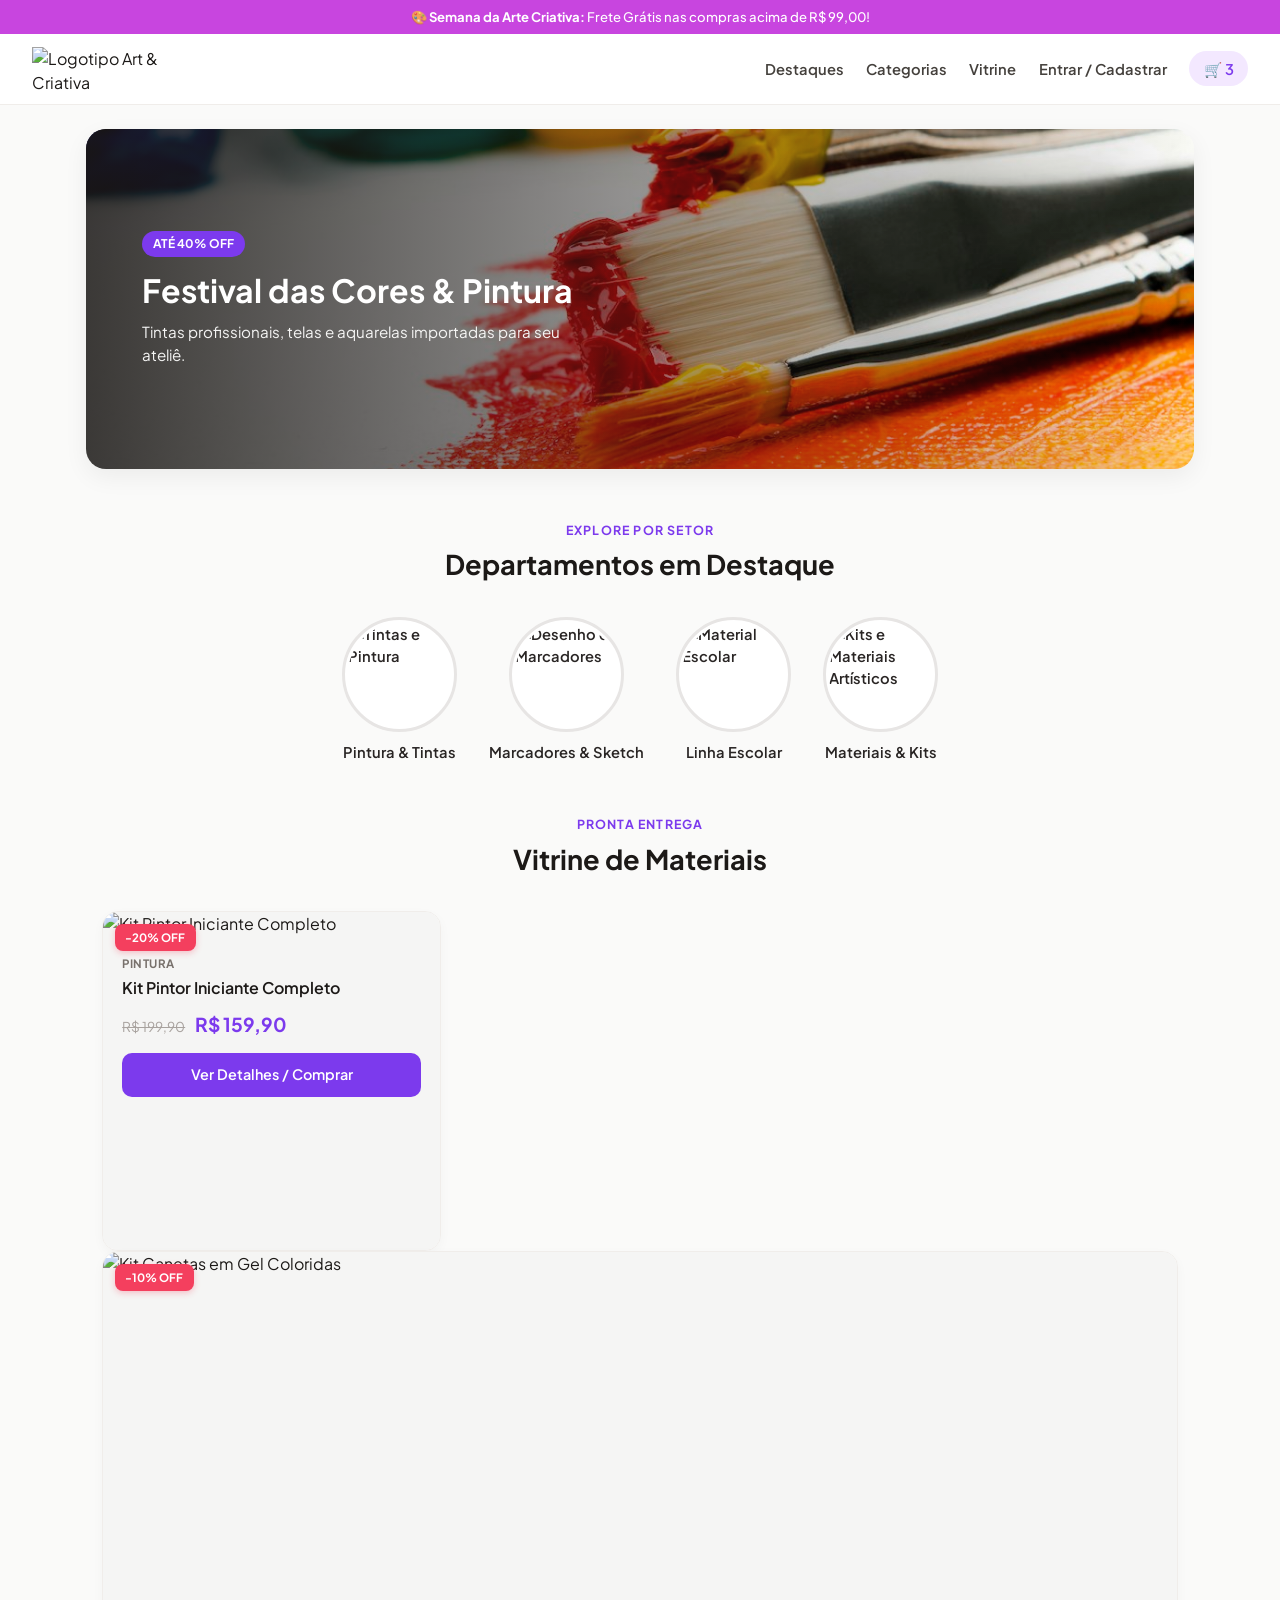
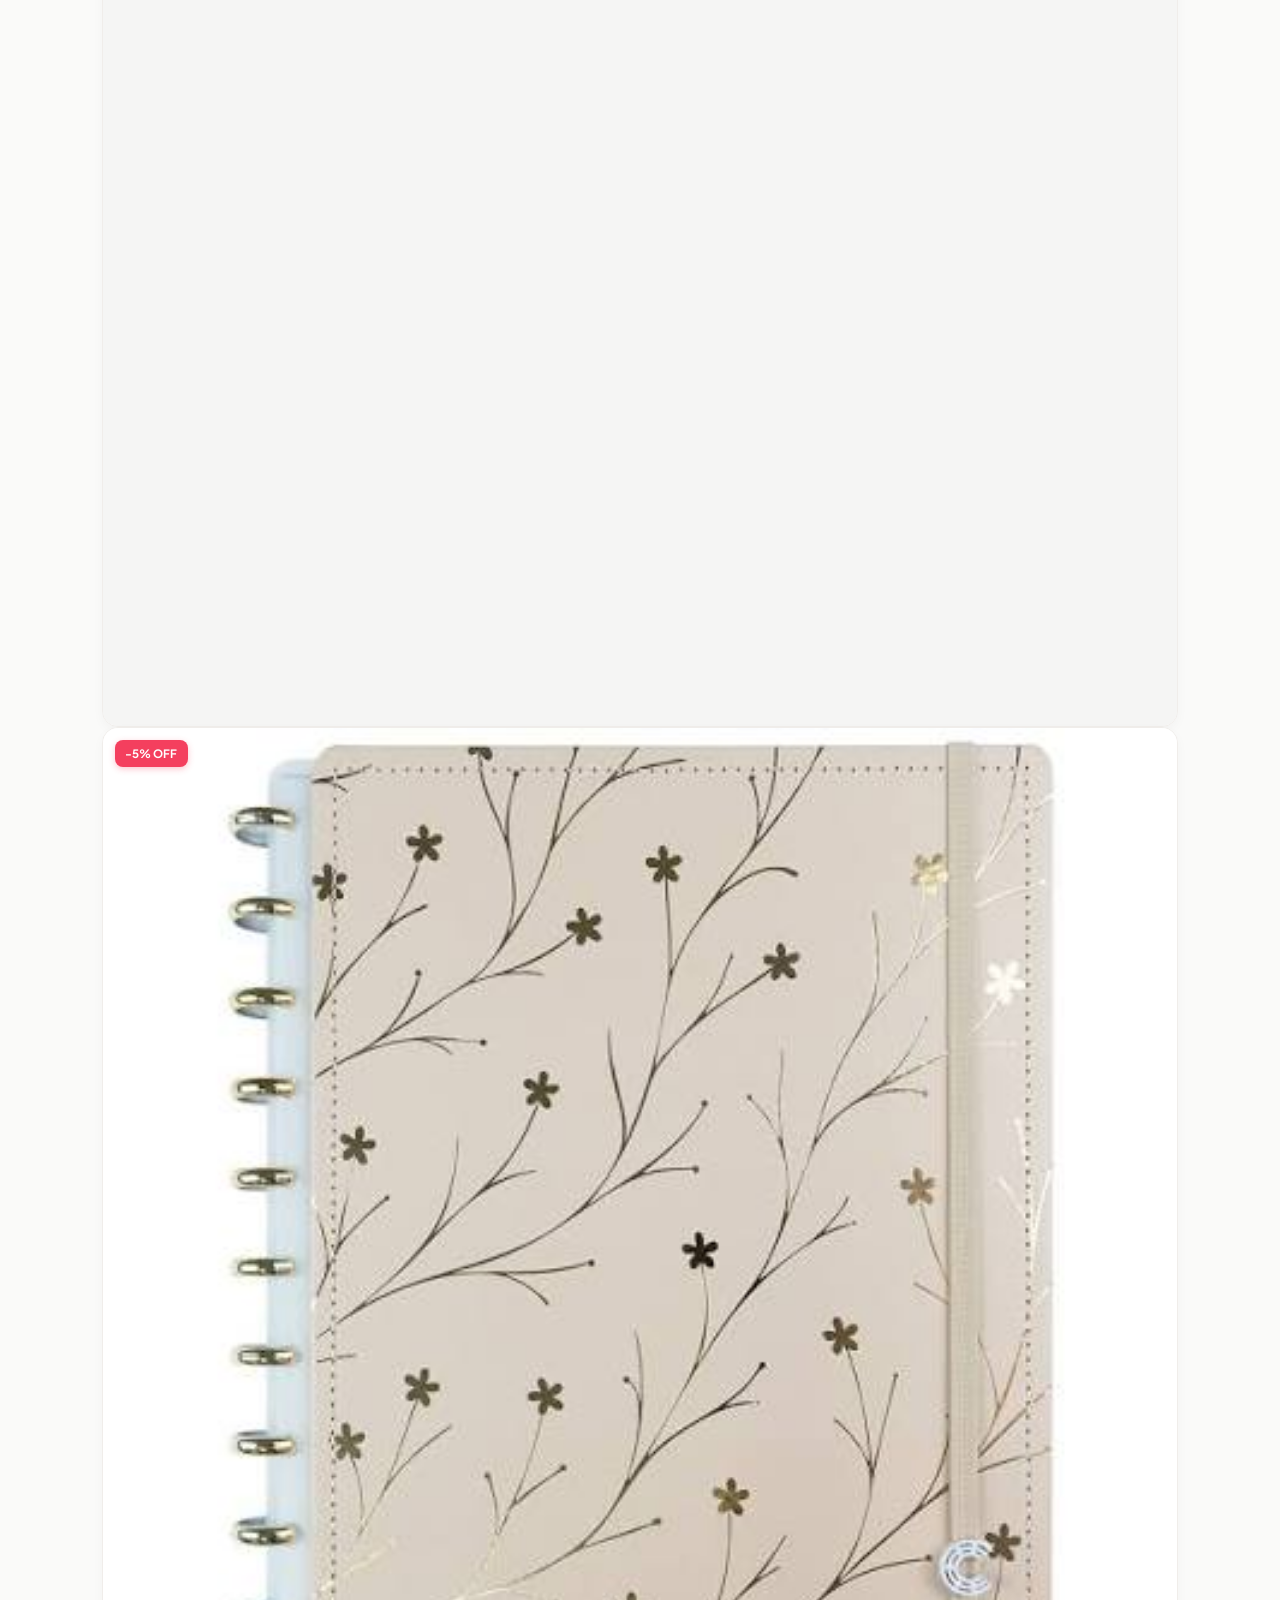
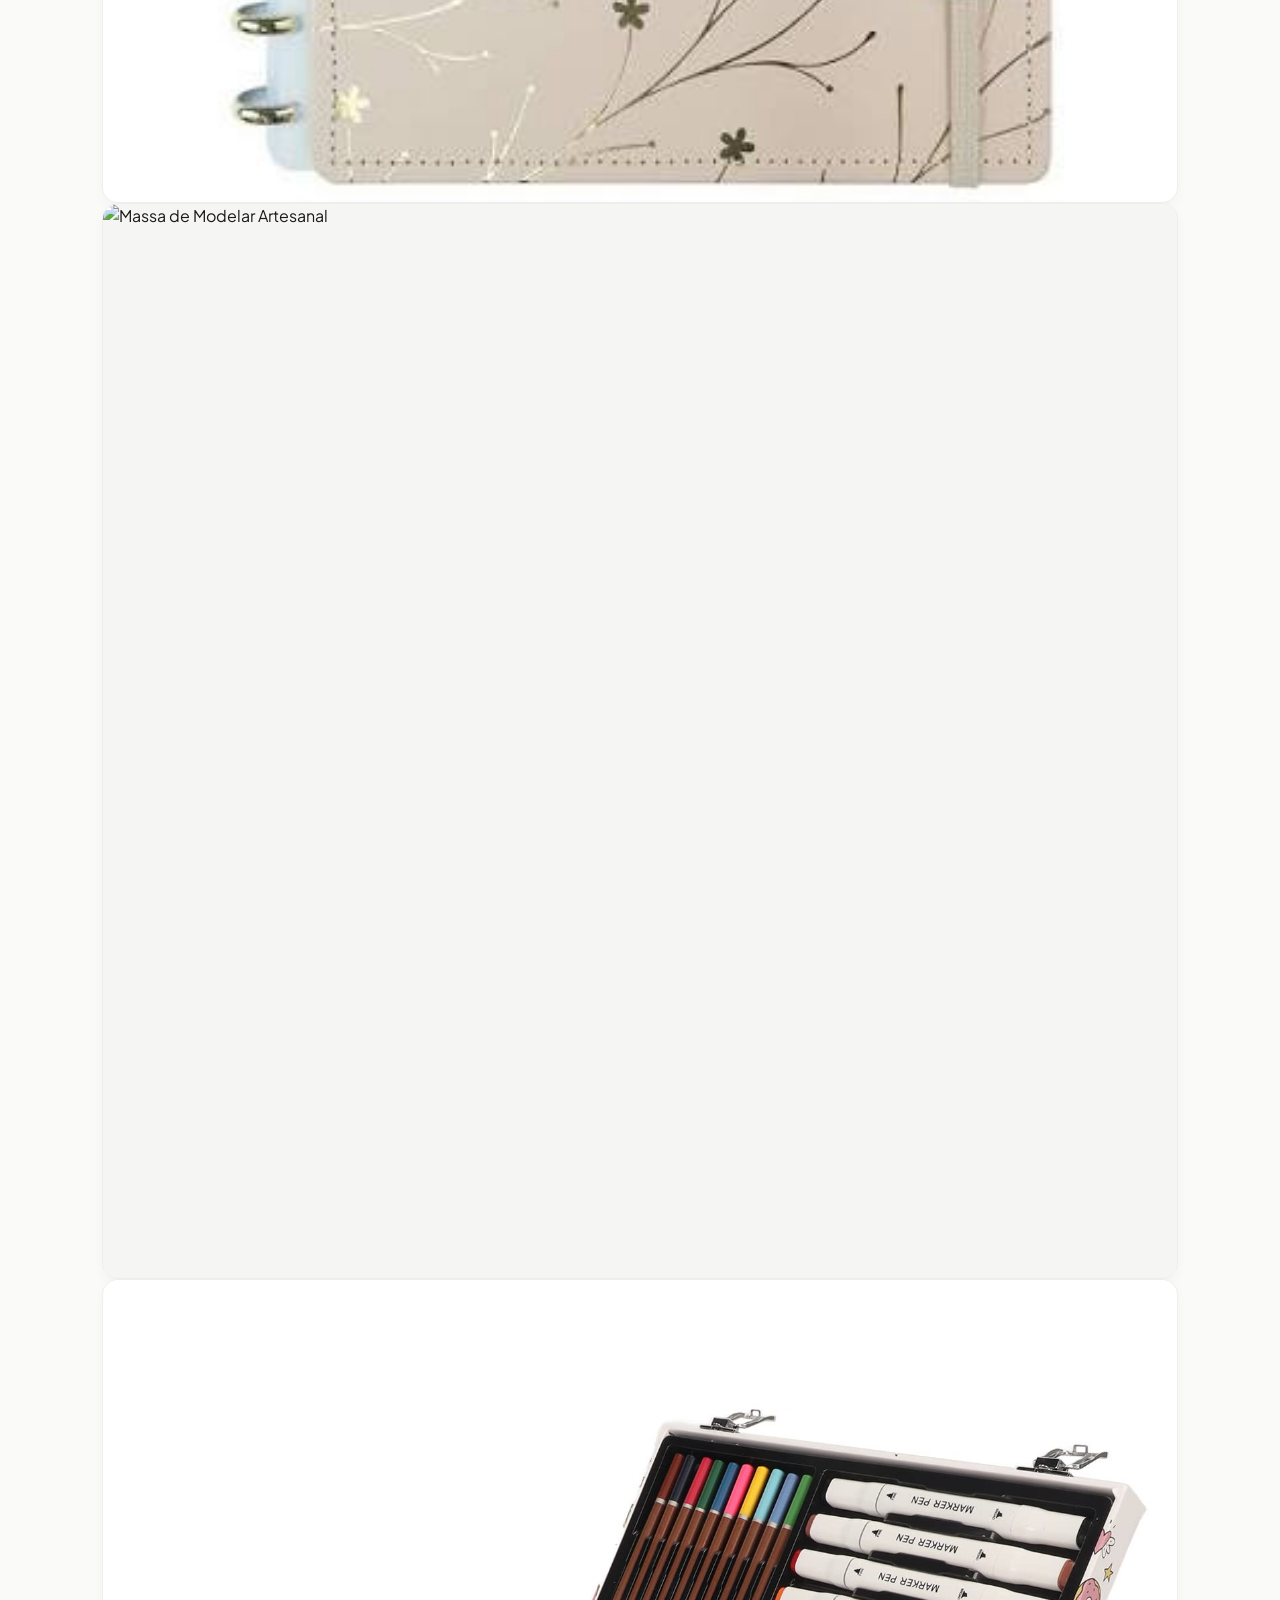
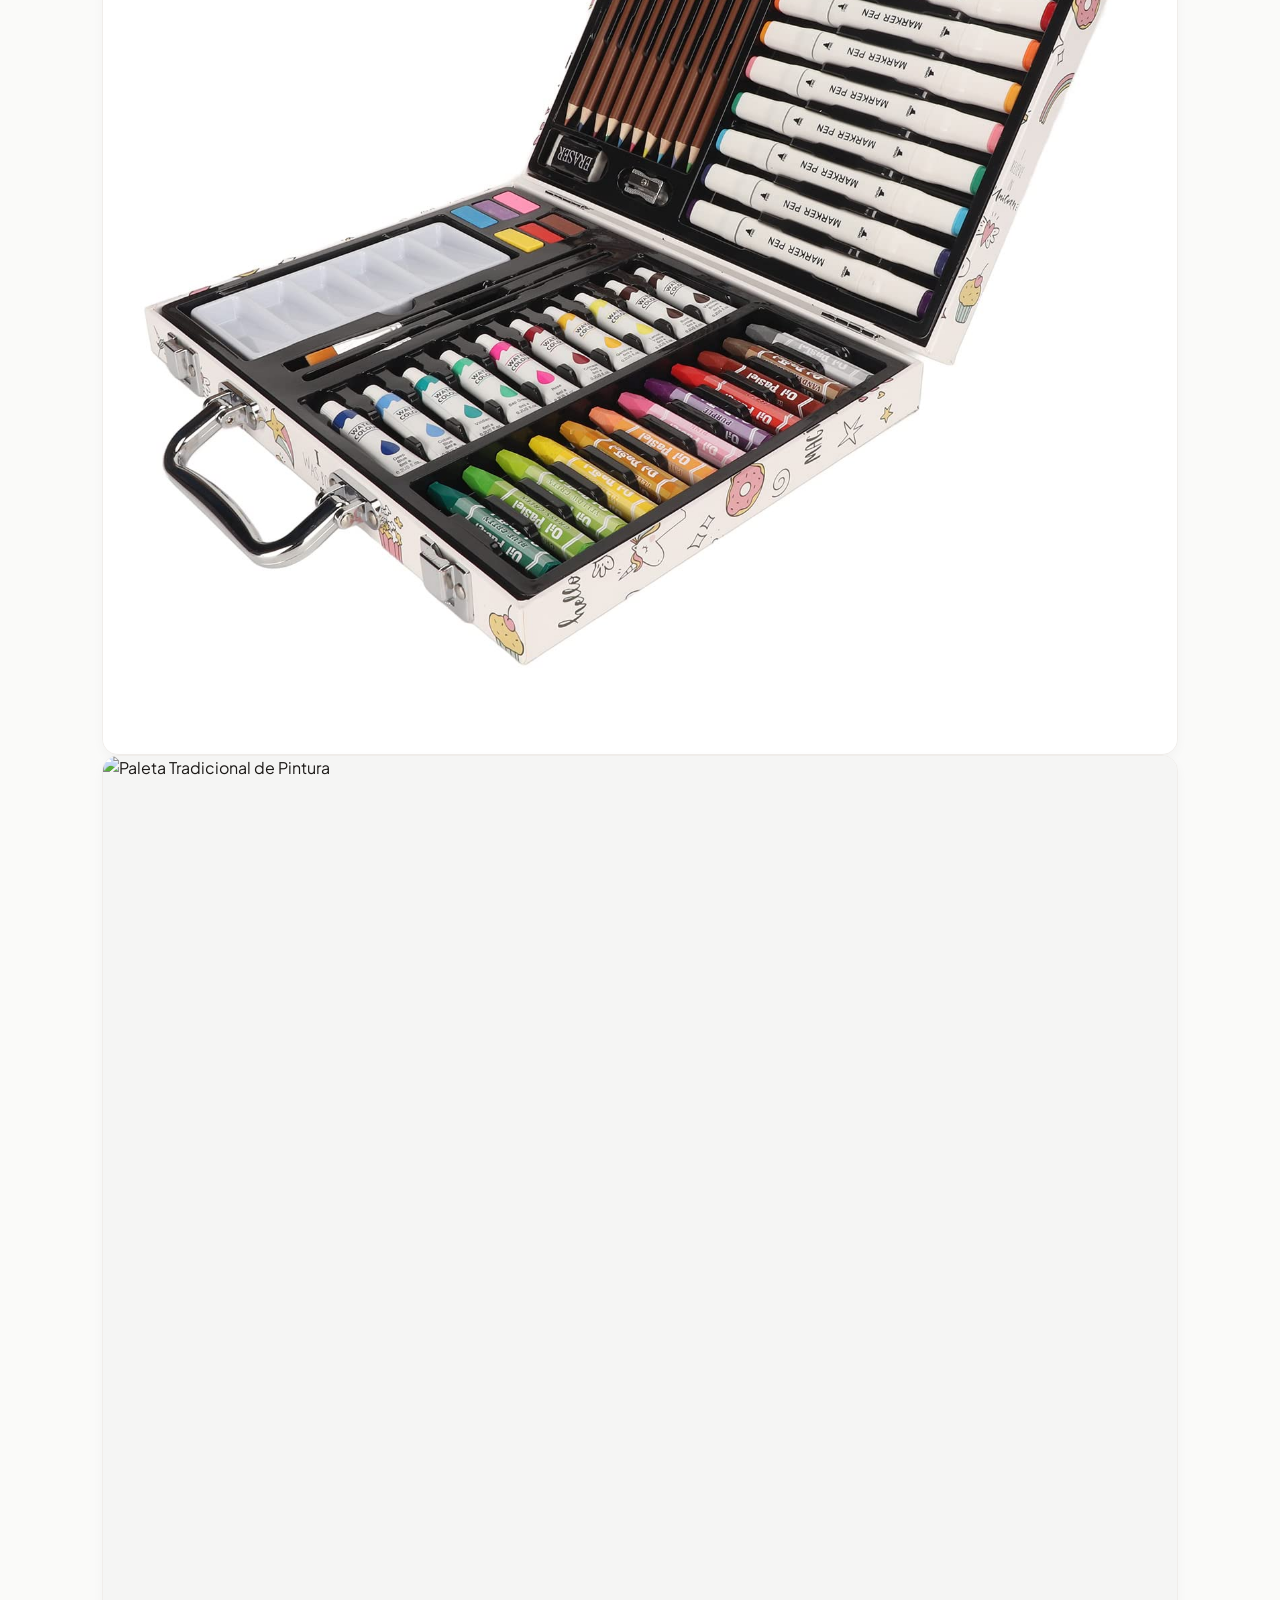
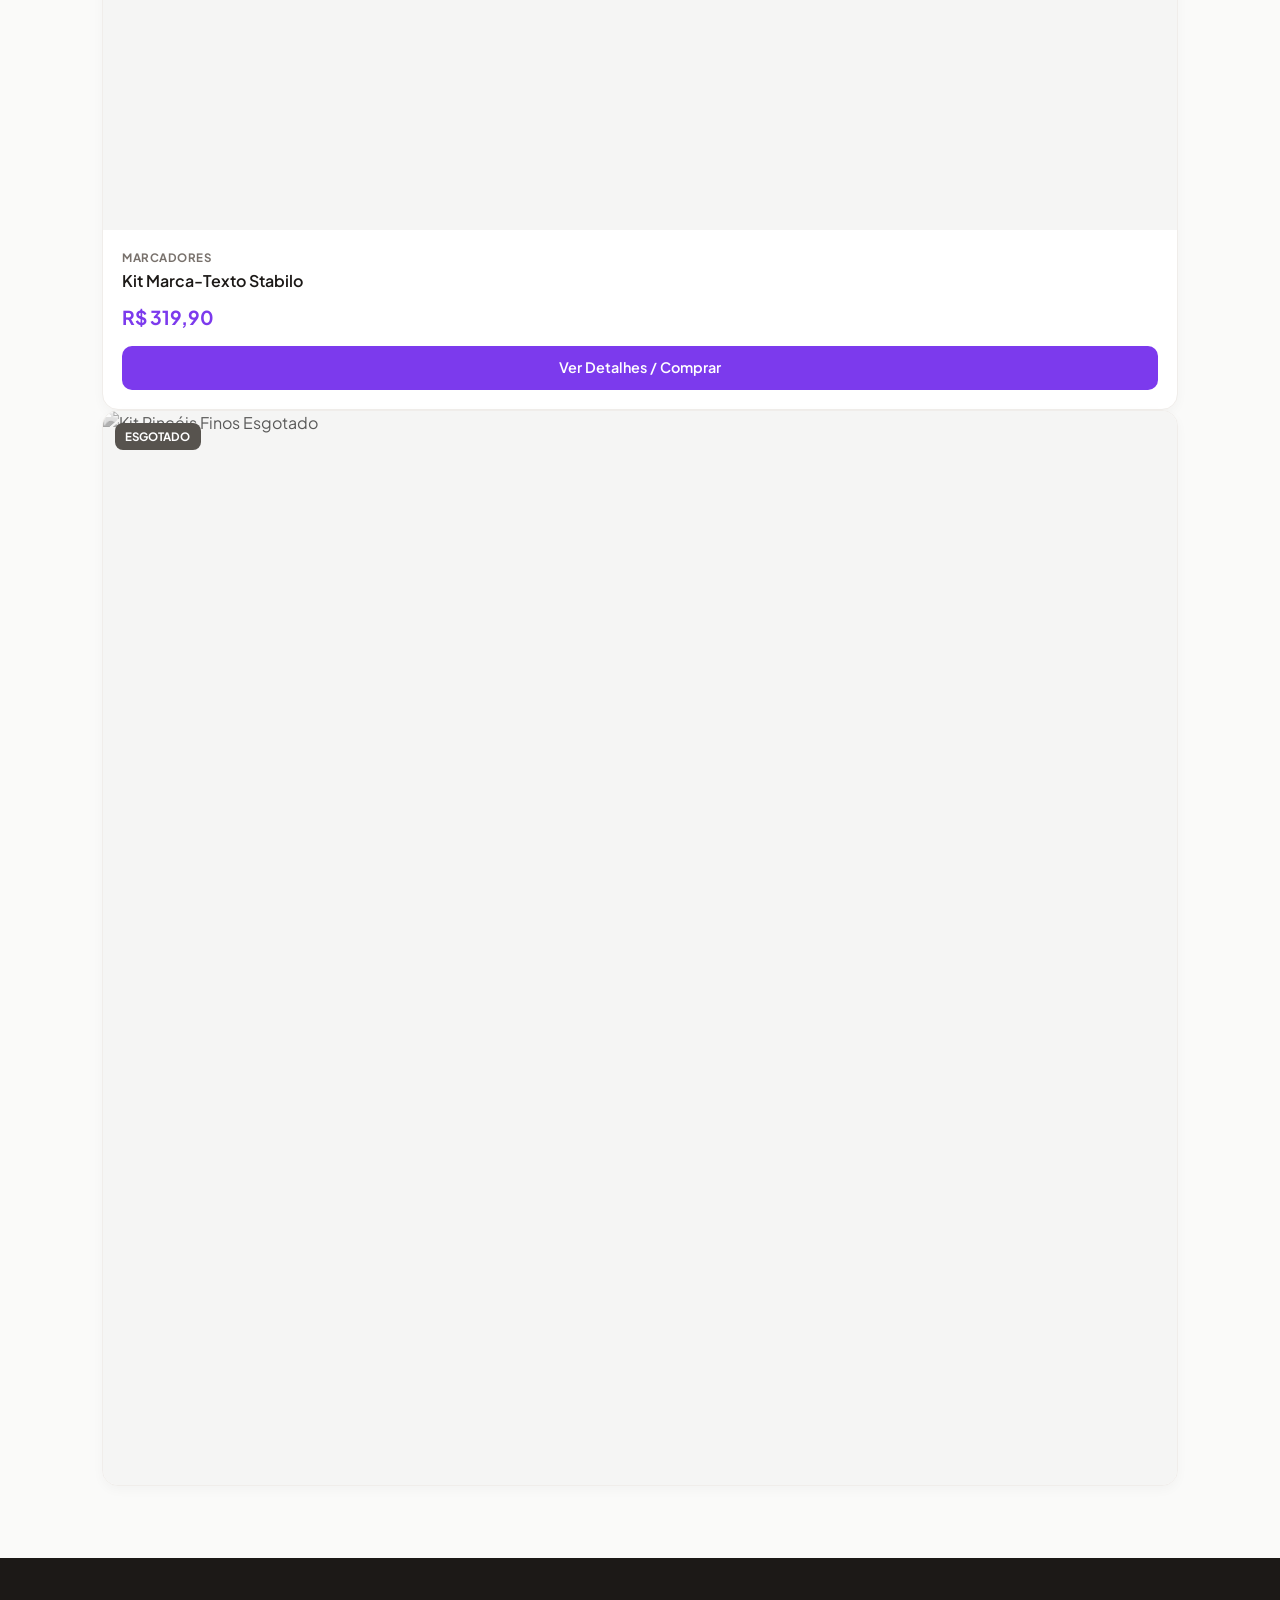
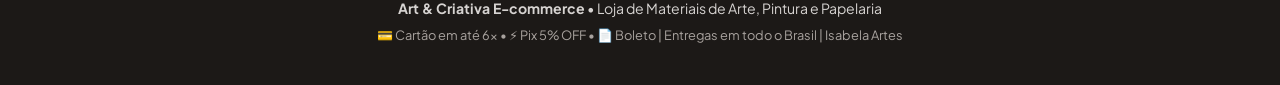
==== commit c61e4c6b: "feat: Correção adicionada" ====
--- a/index.html
+++ b/index.html
@@ -7,7 +7,7 @@
   <link rel="preconnect" href="https://fonts.googleapis.com">
   <link rel="preconnect" href="https://fonts.gstatic.com" crossorigin>
   <link href="https://fonts.googleapis.com/css2?family=Plus+Jakarta+Sans:wght@400;500;600;700&display=swap" rel="stylesheet">
-  <link rel="stylesheet" href="style certo.css">
+  <link rel="stylesheet" href="style.css">
 </head>
 <body>
 
@@ -16,11 +16,11 @@
 
   <!-- 1. IDENTIDADE VISUAL NO CABEÇALHO (<header>) -->
   <header class="header">
-    <a href="index certo.html"><img src="fotos/logo da loja.png" alt="Logotipo Art & Criativa" class="logo" width="145" height="46"></a>
+    <a href="index.html"><img src="fotos/logodaloja.png" alt="Logotipo Art & Criativa" class="logo" width="145" height="46"></a>
     <nav class="nav">
-      <a href="index certo.html#promocoes">Destaques</a>
-      <a href="index certo.html#categorias">Categorias</a>
-      <a href="index certo.html#vitrine">Vitrine</a>
+      <a href="index.html">Destaques</a>
+      <a href="index.html">Categorias</a>
+      <a href="index.html">Vitrine</a>
       <a href="cadastro.html">Entrar / Cadastrar</a>
       <a href="carrinho.html" class="cart">🛒 <span>3</span></a>
     </nav>
@@ -28,7 +28,7 @@
 
   <main>
     <!-- 2. CARROSSEL DE BANNERS COM SCROLL-SNAP & <picture> -->
-    <section class="hero" id="promocoes">
+    <div class="hero" id="promocoes">
       <div class="carousel">
         <article class="slide">
           <picture>
@@ -56,8 +56,8 @@
 
         <article class="slide">
           <picture>
-            <source media="(max-width: 600px)" srcset="fotos/banner fundo.png">
-            <img src="fotos/banner fundo.png" alt="Novidades do Ateliê Artístico" width="1000" height="340">
+            <source media="(max-width: 600px)" srcset="fotos/bannerfundo.png">
+            <img src="fotos/bannerfundo.png" alt="Novidades do Ateliê Artístico" width="1000" height="340">
           </picture>
           <div class="slide-txt">
             <span class="pill">Ateliê</span>
@@ -66,7 +66,7 @@
           </div>
         </article>
       </div>
-    </section>
+    
 
     <!-- 3. NAVEGAÇÃO POR CATEGORIAS CIRCULARES (border-radius: 50%) -->
     <section class="categories" id="categorias">
@@ -76,19 +76,19 @@
       </div>
       <div class="cat-grid">
         <a href="#vitrine" class="cat-card">
-          <div class="circle"><img src="fotos/tintas circular.jpg" alt="Tintas e Pintura" width="110" height="110"></div>
+          <div class="circle"><img src="fotos/tintascircular.jpg" alt="Tintas e Pintura" width="110" height="110"></div>
           <span>Pintura & Tintas</span>
         </a>
         <a href="#vitrine" class="cat-card">
-          <div class="circle"><img src="fotos/marcadores circular.jpg" alt="Desenho e Marcadores" width="110" height="110"></div>
+          <div class="circle"><img src="fotos/marcadorescircular.jpg" alt="Desenho e Marcadores" width="110" height="110"></div>
           <span>Marcadores & Sketch</span>
         </a>
         <a href="#vitrine" class="cat-card">
-          <div class="circle"><img src="fotos/kit escolar circular.jpg" alt="Material Escolar" width="110" height="110"></div>
+          <div class="circle"><img src="fotos/kitescolarcircular.jpg" alt="Material Escolar" width="110" height="110"></div>
           <span>Linha Escolar</span>
         </a>
         <a href="#vitrine" class="cat-card">
-          <div class="circle"><img src="fotos/kit pintura circular.jpg" alt="Kits e Materiais Artísticos" width="110" height="110"></div>
+          <div class="circle"><img src="fotos/kitpinturacircular.jpg" alt="Kits e Materiais Artísticos" width="110" height="110"></div>
           <span>Materiais & Kits</span>
         </a>
       </div>
@@ -101,26 +101,30 @@
         <h2>Vitrine de Materiais</h2>
       </div>
 
-      <div class="products-grid">
-        <!-- 1. EM PROMOÇÃO (-20%) -->
-        <article class="product-card">
-          <span class="badge sale">-20% OFF</span>
-          <a href="produto.html" class="product-link">
-            <figure class="thumb"><img src="fotos/Kit pintor iniciante.webp" alt="Kit Pintor Iniciante" loading="lazy" width="280" height="280"></figure>
-          </a>
-          <figcaption>
-            <span class="prod-cat">Pintura</span>
-            <h3><a href="produto.html">Kit Pintor Iniciante Completo</a></h3>
-            <p class="price"><del>R$ 199,90</del> <strong>R$ 159,90</strong></p>
-            <a href="produto.html" class="btn-action">Ver Detalhes / Comprar</a>
-          </figcaption>
-        </article>
-
+<div class="products-grid">
+  <!-- 1. EM PROMOÇÃO (-20%) -->
+  <article class="product-card">
+    <span class="badge sale">-20% OFF</span>
+    
+    <figure class="thumb">
+      <a href="produto.html" class="product-link">
+        <img src="fotos/Kitpintoriniciante.webp" alt="Kit Pintor Iniciante Completo">
+      </a>
+      
+      <figcaption>
+        <span class="prod-cat">Pintura</span>
+        <h3><a href="produto.html">Kit Pintor Iniciante Completo</a></h3>
+        <p class="price"><del>R$ 199,90</del> <strong>R$ 159,90</strong></p>
+        <a href="produto.html" class="btn-action">Ver Detalhes / Comprar</a>
+      </figcaption>
+    </figure>
+  </article>
+</div>
         <!-- 3. EM PROMOÇÃO (-10%) -->
         <article class="product-card">
           <span class="badge sale">-10% OFF</span>
           <a href="produto.html" class="product-link">
-            <figure class="thumb"><img src="fotos/canetas gel.webp" alt="Kit Canetas em Gel Coloridas" loading="lazy" width="280" height="280"></figure>
+            <figure class="thumb"><img src="fotos/canetasgel.webp" alt="Kit Canetas em Gel Coloridas" loading="lazy" width="280" height="280">
           </a>
           <figcaption>
             <span class="prod-cat">Escolar</span>
@@ -128,12 +132,13 @@
             <p class="price"><del>R$ 49,90</del> <strong>R$ 19,90</strong></p>
             <a href="produto.html" class="btn-action">Ver Detalhes / Comprar</a>
           </figcaption>
+          </figure>
         </article>
 
          <article class="product-card">
           <span class="badge sale">-5% OFF</span>
           <a href="produto.html" class="product-link">
-            <figure class="thumb"><img src="fotos/caderno1.jpg" alt="Caderno Inteligente" loading="lazy" width="280" height="280"></figure>
+            <figure class="thumb"><img src="fotos/caderno1.jpg" alt="Caderno Inteligente" loading="lazy" width="280" height="280">
           </a>
           <figcaption>
             <span class="prod-cat">Escolar</span>
@@ -141,37 +146,43 @@
             <p class="price"><del>R$ 203,99</del> <strong>R$ 180,90</strong></p>
             <a href="produto.html" class="btn-action">Ver Detalhes / Comprar</a>
           </figcaption>
+        </figure>
         </article>
 
         <!-- 4. ESTOQUE NORMAL -->
         <article class="product-card">
           <a href="produto.html" class="product-link">
-            <figure class="thumb"><img src="fotos/massa de modelar.jpg" alt="Massa de Modelar Artesanal" loading="lazy" width="280" height="280"></figure>
-          </a>
+            <figure class="thumb"><img src="fotos/massademodelar.jpg" alt="Massa de Modelar Artesanal" loading="lazy" width="280" height="280">
+          </a>
+
           <figcaption>
             <span class="prod-cat">Modelagem</span>
             <h3><a href="produto.html">Massa de Modelar Profissional</a></h3>
             <p class="price"><strong>R$ 38,50</strong></p>
             <a href="produto.html" class="btn-action">Ver Detalhes / Comprar</a>
           </figcaption>
+        </figure>
         </article>
 
         <!-- 5. ESTOQUE NORMAL -->
         <article class="product-card">
           <a href="produto.html" class="product-link">
-            <figure class="thumb"><img src="fotos/paleta.jpg" alt="Paleta Tradicional de Pintura" loading="lazy" width="280" height="280"></figure>
-          </a>
+            <figure class="thumb">
+              <img src="fotos/paleta.jpg" alt="Paleta Tradicional de Pintura" loading="lazy" width="280" height="280">
+          </a>
+
           <figcaption>
             <span class="prod-cat">Acessórios</span>
             <h3><a href="produto.html">Paleta Ergonômica de Madeira</a></h3>
             <p class="price"><strong>R$ 299,90</strong></p>
             <a href="produto.html" class="btn-action">Ver Detalhes / Comprar</a>
           </figcaption>
+          </figure>
         </article>
 
          <article class="product-card">
           <a href="produto.html" class="product-link">
-            <figure class="thumb"><img src="fotos/marca texto.jpg" alt="Paleta Tradicional de Pintura" loading="lazy" width="280" height="280"></figure>
+            <figure class="thumb"><img src="fotos/marcatexto.jpg" alt="Paleta Tradicional de Pintura" loading="lazy" width="280" height="280"></figure>
           </a>
           <figcaption>
             <span class="prod-cat">Marcadores</span>
@@ -184,13 +195,16 @@
         <!-- 6. PRODUTO ESGOTADO (Requisito 5) -->
         <article class="product-card soldout">
           <span class="badge out">ESGOTADO</span>
-          <figure class="thumb"><img src="fotos/kit pincel.jpg" alt="Kit Pincéis Finos Esgotado" loading="lazy" width="280" height="280"></figure>
+          
+          <figure class="thumb">
+            <img src="fotos/kitpincel.jpg" alt="Kit Pincéis Finos Esgotado" loading="lazy" width="280" height="280">
           <figcaption>
             <span class="prod-cat">Pincéis</span>
             <h3>Kit Pincéis Artísticos Finos</h3>
             <p class="price"><span class="out-txt">Indisponível</span></p>
             <button class="btn-action btn-out" disabled>Avise-me</button>
           </figcaption>
+          </figure>
         </article>
       </div>
     </section>
--- a/style.css
+++ b/style.css
@@ -0,0 +1,901 @@
+*{
+  margin: 0;
+  padding: 0;
+  box-sizing: border-box;
+}
+body {
+  font-family: "Plus Jakarta Sans", system-ui, sans-serif;
+  background: #fafaf9;
+  color: #1c1917;
+  line-height: 1.5;
+}
+img {
+  display: block;
+  max-width: 100%;
+}
+a {
+  text-decoration: none;
+  color: inherit;
+}
+
+.top-announcement {
+  background: #c845df;
+  color: #fff;
+  text-align: center;
+  font-size: 0.82rem;
+  padding: 0.45rem 1rem;
+  font-weight: 500;
+}
+.header {
+  display: flex;
+  justify-content: space-between;
+  align-items: center;
+  padding: 0.8rem 2rem;
+  background: rgba(255, 255, 255, 0.92);
+  backdrop-filter: blur(8px);
+  border-bottom: 1px solid #f0edea;
+  position: sticky;
+  top: 0;
+  z-index: 50;
+}
+.logo {
+  height: 44px;
+  width: auto;
+  object-fit: contain;
+}
+.nav {
+  display: flex;
+  align-items: center;
+  gap: 1.4rem;
+  font-size: 0.92rem;
+  font-weight: 600;
+  color: #44403c;
+}
+.nav a:hover {
+  color: #a078e6;
+}
+.cart {
+  background: #f3e8ff;
+  color: #7c3aed;
+  padding: 0.4rem 0.9rem;
+  border-radius: 99px;
+  transition: 0.2s;
+}
+.cart:hover {
+  background: #7c3aed;
+  color: #fff;
+}
+
+.section-title {
+  text-align: center;
+  margin-bottom: 2rem;
+}
+.tagline {
+  font-size: 0.78rem;
+  font-weight: 700;
+  text-transform: uppercase;
+  letter-spacing: 1.2px;
+  color: #7c3aed;
+}
+.section-title h2 {
+  font-size: 1.7rem;
+  font-weight: 700;
+  color: #1c1917;
+  margin-top: 0.2rem;
+}
+
+/* CARROSSEL */
+.hero {
+  max-width: 1140px;
+  margin: 1.5rem auto;
+  padding: 0 1rem;
+}
+.carousel {
+  display: flex;
+  overflow-x: auto;
+  scroll-snap-type: x mandatory;
+  scroll-behavior: smooth;
+  border-radius: 20px;
+  box-shadow: 0 8px 24px rgba(0, 0, 0, 0.06);
+}
+.slide {
+  min-width: 100%;
+  position: relative;
+  scroll-snap-align: center;
+  height: 340px;
+  overflow: hidden;
+}
+.slide img {
+  width: 100%;
+  height: 100%;
+  object-fit: cover;
+}
+.slide-txt {
+  position: absolute;
+  inset: 0;
+  background: linear-gradient(
+    90deg,
+    rgba(28, 25, 23, 0.85) 0%,
+    rgba(28, 25, 23, 0.3) 65%,
+    transparent 100%
+  );
+  display: flex;
+  flex-direction: column;
+  justify-content: center;
+  padding: 2rem 3.5rem;
+  color: #fff;
+}
+.pill {
+  align-self: flex-start;
+  background: #7c3aed;
+  color: #fff;
+  font-size: 0.75rem;
+  font-weight: 700;
+  text-transform: uppercase;
+  padding: 0.25rem 0.7rem;
+  border-radius: 99px;
+  margin-bottom: 0.6rem;
+}
+.slide-txt h2 {
+  font-size: 2rem;
+  font-weight: 700;
+  margin-bottom: 0.4rem;
+  max-width: 500px;
+}
+.slide-txt p {
+  font-size: 0.95rem;
+  color: #f5f5f4;
+  max-width: 460px;
+}
+
+/* CATEGORIAS */
+.categories {
+  max-width: 1140px;
+  margin: 3rem auto;
+  padding: 0 1rem;
+}
+.cat-grid {
+  display: flex;
+  justify-content: center;
+  gap: 2rem;
+  flex-wrap: wrap;
+}
+.cat-card {
+  display: flex;
+  flex-direction: column;
+  align-items: center;
+  gap: 0.6rem;
+  font-weight: 600;
+  font-size: 0.92rem;
+  color: #292524;
+}
+.circle {
+  width: 115px;
+  height: 115px;
+  border-radius: 50%;
+  overflow: hidden;
+  border: 3px solid #e7e5e4;
+  padding: 3px;
+  background: #fff;
+  transition: 0.3s ease;
+}
+.circle img {
+  width: 100%;
+  height: 100%;
+  border-radius: 50%;
+  object-fit: cover;
+  transition: transform 0.3s ease;
+}
+.cat-card:hover .circle {
+  border-color: #7c3aed;
+  box-shadow: 0 6px 18px rgba(124, 58, 237, 0.2);
+}
+.cat-card:hover .circle img {
+  transform: scale(1.08);
+}
+.cat-card:hover span {
+  color: #7c3aed;
+}
+
+/* VITRINE DE PRODUTOS */
+.showcase {
+  max-width: 1140px;
+  margin: 3rem auto 4.5rem;
+  padding: 0 1rem;
+}
+.products-grid {
+  display: grid;
+  grid-template-columns: repeat(auto-fill, minmax(250px, 1fr));
+  gap: 1.8rem;
+}
+.product-card {
+  background: #fff;
+  border: 1px solid #f0edea;
+  border-radius: 16px;
+  overflow: hidden;
+  position: relative;
+  display: flex;
+  flex-direction: column;
+  box-shadow: 0 4px 12px rgba(0, 0, 0, 0.03);
+  transition: 0.3s ease;
+}
+.product-card:hover {
+  transform: translateY(-4px);
+  box-shadow: 0 12px 24px rgba(0, 0, 0, 0.08);
+}
+.product-link {
+  display: block;
+}
+.thumb {
+  width: 100%;
+  aspect-ratio: 1 / 1;
+  overflow: hidden;
+  background: #f5f5f4;
+}
+.thumb img {
+  width: 100%;
+  height: 100%;
+  object-fit: cover;
+  transition: transform 0.4s ease;
+}
+.product-card:hover .thumb img {
+  transform: scale(1.1);
+}
+
+figcaption {
+  padding: 1.2rem;
+  display: flex;
+  flex-direction: column;
+  flex-grow: 1;
+}
+.prod-cat {
+  font-size: 0.72rem;
+  text-transform: uppercase;
+  font-weight: 700;
+  color: #78716c;
+  letter-spacing: 0.5px;
+  margin-bottom: 0.2rem;
+}
+figcaption h3 {
+  font-size: 1rem;
+  font-weight: 600;
+  color: #1c1917;
+  margin-bottom: 0.6rem;
+}
+figcaption h3 a:hover {
+  color: #7c3aed;
+}
+.price {
+  margin-top: auto;
+  margin-bottom: 0.9rem;
+  font-size: 1.2rem;
+  color: #7c3aed;
+}
+.price del {
+  font-size: 0.85rem;
+  color: #a8a29e;
+  margin-right: 0.4rem;
+}
+.btn-action {
+  display: inline-block;
+  text-align: center;
+  width: 100%;
+  background: #7c3aed;
+  color: #fff;
+  border: none;
+  padding: 0.7rem;
+  border-radius: 10px;
+  font-weight: 600;
+  font-size: 0.9rem;
+  cursor: pointer;
+  transition: 0.2s;
+}
+.btn-action:hover {
+  background: #6d28d9;
+}
+.badge {
+  position: absolute;
+  top: 12px;
+  left: 12px;
+  z-index: 5;
+  padding: 0.3rem 0.65rem;
+  font-size: 0.72rem;
+  font-weight: 700;
+  border-radius: 8px;
+}
+.badge.sale {
+  background: #f43f5e;
+  color: #fff;
+  box-shadow: 0 2px 6px rgba(244, 63, 94, 0.3);
+}
+.badge.out {
+  background: #57534e;
+  color: #fff;
+}
+.product-card.soldout .thumb img {
+  filter: grayscale(100%);
+  opacity: 0.7;
+}
+.product-card.soldout:hover .thumb img {
+  transform: none;
+}
+.out-txt {
+  color: #78716c;
+  font-size: 1rem;
+  font-weight: 600;
+}
+.btn-out {
+  background: #e7e5e4;
+  color: #78716c;
+  cursor: not-allowed;
+}
+.btn-out:hover {
+  background: #e7e5e4;
+}
+
+/* ==========================================================================
+   PARTE 2: PÁGINAS NOVAS (produto.html, carrinho.html, cadastro.html)
+   ========================================================================== */
+
+/* CONTAINER GERAL DAS PÁGINAS INTERNAS */
+.page-container {
+  max-width: 1140px;
+  margin: 1.5rem auto 4rem;
+  padding: 0 1rem;
+}
+
+/* BREADCRUMB */
+.breadcrumb {
+  font-size: 0.88rem;
+  color: #78716c;
+  margin-bottom: 1.5rem;
+}
+.breadcrumb a {
+  color: #7c3aed;
+}
+.breadcrumb a:hover {
+  text-decoration: underline;
+}
+
+/* 1. PÁGINA DE PRODUTO (produto.html) */
+.product-details {
+  display: grid;
+  grid-template-columns: 1fr 1fr;
+  gap: 3rem;
+  background: #fff;
+  padding: 2rem;
+  border-radius: 16px;
+  border: 1px solid #f0edea;
+  box-shadow: 0 4px 12px rgba(0, 0, 0, 0.03);
+  margin-bottom: 3rem;
+}
+.gallery {
+  display: flex;
+  flex-direction: column;
+  gap: 1rem;
+}
+.main-image {
+  width: 100%;
+  aspect-ratio: 1 / 1;
+  border-radius: 12px;
+  overflow: hidden;
+  background: #f5f5f4;
+  border: 1px solid #e7e5e4;
+}
+.main-image img {
+  width: 100%;
+  height: 100%;
+  object-fit: cover;
+}
+.thumbnails {
+  display: grid;
+  grid-template-columns: repeat(4, 1fr);
+  gap: 0.8rem;
+}
+.thumb-item {
+  width: 100%;
+  aspect-ratio: 1 / 1;
+  object-fit: cover;
+  border-radius: 8px;
+  border: 2px solid #e7e5e4;
+  cursor: pointer;
+  transition: 0.2s;
+}
+.thumb-item:hover,
+.thumb-item.active {
+  border-color: #7c3aed;
+  box-shadow: 0 4px 10px rgba(124, 58, 237, 0.2);
+  transform: scale(1.05);
+}
+
+.product-order-info {
+  display: flex;
+  flex-direction: column;
+  position: relative;
+}
+.product-order-info .badge {
+  position: static;
+  align-self: flex-start;
+  margin-bottom: 0.8rem;
+}
+.product-order-info h1 {
+  font-size: 1.8rem;
+  color: #1c1917;
+  margin-bottom: 0.5rem;
+}
+.rating {
+  font-size: 0.95rem;
+  color: #f59e0b;
+  margin-bottom: 1rem;
+}
+.rating span {
+  color: #78716c;
+  font-size: 0.85rem;
+}
+.price-box {
+  margin-bottom: 1.2rem;
+}
+.price-box del {
+  color: #a8a29e;
+  font-size: 1rem;
+  margin-right: 0.6rem;
+}
+.current-price {
+  font-size: 2rem;
+  color: #7c3aed;
+  font-weight: 700;
+  display: block;
+}
+.installments {
+  font-size: 0.88rem;
+  color: #57534e;
+}
+.product-desc {
+  font-size: 0.95rem;
+  color: #57534e;
+  line-height: 1.6;
+  margin-bottom: 1.5rem;
+}
+.options-group {
+  margin-bottom: 1.5rem;
+}
+.options-group label {
+  display: block;
+  font-size: 0.9rem;
+  margin-bottom: 0.4rem;
+  color: #292524;
+}
+.options-group select {
+  width: 100%;
+  padding: 0.7rem;
+  border: 1.5px solid #d6d3d1;
+  border-radius: 8px;
+  font-family: inherit;
+  font-size: 0.92rem;
+  outline: none;
+  background: #fafaf9;
+}
+.options-group select:focus {
+  border-color: #7c3aed;
+  box-shadow: 0 0 0 3px rgba(124, 58, 237, 0.15);
+}
+.btn-add-cart {
+  padding: 0.9rem;
+  font-size: 1.05rem;
+}
+
+/* TABELA DE ESPECIFICAÇÕES TÉCNICAS (ZEBRADA) */
+.tech-specs {
+  background: #fff;
+  padding: 2rem;
+  border-radius: 16px;
+  border: 1px solid #f0edea;
+}
+.tech-specs h2 {
+  font-size: 1.4rem;
+  margin-bottom: 1rem;
+  color: #1c1917;
+}
+.specs-table {
+  width: 100%;
+  border-collapse: collapse;
+}
+.specs-table caption {
+  text-align: left;
+  font-size: 0.85rem;
+  color: #78716c;
+  margin-bottom: 0.8rem;
+}
+.specs-table th,
+.specs-table td {
+  padding: 0.85rem 1rem;
+  text-align: left;
+  border-bottom: 1px solid #f0edea;
+  font-size: 0.92rem;
+}
+.specs-table th {
+  color: #44403c;
+  width: 35%;
+  font-weight: 600;
+}
+.specs-table td {
+  color: #1c1917;
+}
+/* Efeito Zebrado Obrigatório */
+.specs-table tbody tr:nth-child(even) {
+  background-color: #f5f5f4;
+}
+
+/* 2. PÁGINA DO CARRINHO (carrinho.html) */
+.cart-layout {
+  display: grid;
+  grid-template-columns: 2fr 1fr;
+  gap: 2rem;
+  align-items: start;
+}
+.cart-table-wrapper {
+  background: #fff;
+  border-radius: 16px;
+  padding: 1.5rem;
+  border: 1px solid #f0edea;
+  box-shadow: 0 4px 12px rgba(0, 0, 0, 0.03);
+  overflow-x: auto;
+}
+.cart-table {
+  width: 100%;
+  border-collapse: collapse;
+}
+.cart-table caption {
+  text-align: left;
+  font-size: 0.85rem;
+  color: #78716c;
+  margin-bottom: 1rem;
+}
+.cart-table thead {
+  background: #fafaf9;
+  border-bottom: 2px solid #e7e5e4;
+}
+.cart-table th {
+  padding: 0.9rem 0.6rem;
+  text-align: left;
+  font-size: 0.85rem;
+  text-transform: uppercase;
+  color: #78716c;
+  font-weight: 700;
+}
+.cart-table td {
+  padding: 1.2rem 0.6rem;
+  border-bottom: 1px solid #f0edea;
+  vertical-align: middle;
+  font-size: 0.92rem;
+}
+.cart-product-cell {
+  display: flex;
+  align-items: center;
+  gap: 1rem;
+}
+.cart-thumb {
+  width: 64px;
+  height: 64px;
+  border-radius: 8px;
+  object-fit: cover;
+  border: 1px solid #e7e5e4;
+  flex-shrink: 0;
+}
+.cart-cat {
+  display: block;
+  font-size: 0.75rem;
+  color: #78716c;
+  text-transform: uppercase;
+}
+.qty-input {
+  width: 60px;
+  padding: 0.4rem;
+  border: 1.5px solid #d6d3d1;
+  border-radius: 6px;
+  text-align: center;
+  font-family: inherit;
+  font-size: 0.95rem;
+}
+.qty-input:focus {
+  border-color: #7c3aed;
+  outline: none;
+}
+.btn-remove {
+  background: none;
+  border: none;
+  font-size: 1.2rem;
+  cursor: pointer;
+  transition: 0.2s;
+  padding: 4px;
+}
+.btn-remove:hover {
+  transform: scale(1.2);
+}
+.tfoot-notice {
+  padding: 1rem;
+  background: #f3e8ff;
+  color: #6b21a8;
+  font-size: 0.9rem;
+  text-align: center;
+  border-radius: 8px;
+}
+
+/* CARD LATERAL DE RESUMO */
+.order-summary {
+  background: #fff;
+  border-radius: 16px;
+  padding: 1.5rem;
+  border: 1px solid #f0edea;
+  box-shadow: 0 4px 12px rgba(0, 0, 0, 0.03);
+  display: flex;
+  flex-direction: column;
+  gap: 1rem;
+}
+.order-summary h3 {
+  font-size: 1.25rem;
+  color: #1c1917;
+  border-bottom: 1px solid #f0edea;
+  padding-bottom: 0.8rem;
+}
+.summary-line {
+  display: flex;
+  justify-content: space-between;
+  font-size: 0.95rem;
+  color: #57534e;
+}
+.free-shipping {
+  color: #16a34a;
+  font-weight: 700;
+}
+.coupon-box label {
+  display: block;
+  font-size: 0.85rem;
+  margin-bottom: 0.3rem;
+  color: #57534e;
+}
+.coupon-inputs {
+  display: flex;
+  gap: 0.5rem;
+}
+.coupon-inputs input {
+  flex: 1;
+  padding: 0.6rem;
+  border: 1.5px solid #d6d3d1;
+  border-radius: 8px;
+  font-family: inherit;
+  font-size: 0.88rem;
+}
+.coupon-inputs input:focus {
+  border-color: #7c3aed;
+  outline: none;
+}
+.btn-coupon {
+  background: #e7e5e4;
+  border: none;
+  padding: 0 0.9rem;
+  border-radius: 8px;
+  font-weight: 600;
+  cursor: pointer;
+}
+.btn-coupon:hover {
+  background: #d6d3d1;
+}
+.summary-divider {
+  border: none;
+  border-top: 1px solid #f0edea;
+  margin: 0.4rem 0;
+}
+.summary-total {
+  display: flex;
+  justify-content: space-between;
+  align-items: baseline;
+}
+.summary-total span {
+  font-size: 1rem;
+  font-weight: 600;
+}
+.total-price {
+  font-size: 1.6rem;
+  color: #7c3aed;
+  font-weight: 700;
+}
+.btn-checkout {
+  padding: 0.85rem;
+  font-size: 1rem;
+}
+.btn-continue-shopping {
+  text-align: center;
+  font-size: 0.88rem;
+  color: #78716c;
+}
+.btn-continue-shopping:hover {
+  color: #7c3aed;
+}
+
+/* 3. PÁGINA DE CADASTRO & CHECKOUT (cadastro.html) */
+.checkout-form {
+  background: #fff;
+  padding: 2.2rem;
+  border-radius: 16px;
+  border: 1px solid #f0edea;
+  box-shadow: 0 4px 12px rgba(0, 0, 0, 0.03);
+  display: flex;
+  flex-direction: column;
+  gap: 2rem;
+}
+.form-block {
+  border: 1.5px solid #e7e5e4;
+  border-radius: 12px;
+  padding: 1.5rem;
+  display: flex;
+  flex-direction: column;
+  gap: 1.2rem;
+}
+.form-block legend {
+  font-weight: 700;
+  font-size: 1.1rem;
+  color: #7c3aed;
+  padding: 0 0.6rem;
+}
+.form-row {
+  display: flex;
+  gap: 1.2rem;
+  flex-wrap: wrap;
+}
+.form-group {
+  flex: 1;
+  min-width: 220px;
+  display: flex;
+  flex-direction: column;
+  gap: 0.4rem;
+}
+.form-group.full-width {
+  flex: 1 1 100%;
+}
+.form-group.two-thirds {
+  flex: 2;
+  min-width: 260px;
+}
+.form-group label {
+  font-size: 0.88rem;
+  font-weight: 600;
+  color: #44403c;
+}
+
+/* ESTILIZAÇÃO DOS INPUTS COM PSEUDO-CLASSES OBRIGATÓRIAS */
+.checkout-form input[type="text"],
+.checkout-form input[type="email"],
+.checkout-form input[type="tel"],
+.checkout-form input[type="date"],
+.checkout-form input[type="password"],
+.checkout-form select {
+  width: 100%;
+  padding: 0.75rem 0.9rem;
+  border: 1.5px solid #d6d3d1;
+  border-radius: 8px;
+  font-family: inherit;
+  font-size: 0.92rem;
+  background: #fafaf9;
+  transition: all 0.25s ease;
+  outline: none;
+}
+
+/* :focus (Borda brilhante e outline personalizado) */
+.checkout-form input:focus,
+.checkout-form select:focus {
+  border-color: #7c3aed;
+  box-shadow: 0 0 0 4px rgba(124, 58, 237, 0.15);
+  background: #ffffff;
+}
+
+/* Feedback nativo: :focus:valid (borda verde) e :focus:invalid (borda vermelha) */
+.checkout-form input:focus:valid {
+  border-color: #16a34a;
+  box-shadow: 0 0 0 4px rgba(22, 163, 74, 0.15);
+}
+.checkout-form input:focus:invalid {
+  border-color: #ef4444;
+  box-shadow: 0 0 0 4px rgba(239, 68, 68, 0.15);
+}
+
+.checkout-form input[type="file"] {
+  font-size: 0.88rem;
+  color: #78716c;
+  padding: 0.4rem 0;
+}
+
+/* BLOCO 3: OPÇÕES DE PAGAMENTO */
+.payment-options {
+  display: grid;
+  grid-template-columns: repeat(auto-fit, minmax(260px, 1fr));
+  gap: 1rem;
+}
+.radio-card {
+  display: flex;
+  align-items: center;
+  gap: 0.8rem;
+  padding: 1rem;
+  border: 2px solid #e7e5e4;
+  border-radius: 10px;
+  cursor: pointer;
+  background: #fafaf9;
+  transition: 0.2s;
+}
+.radio-card:hover {
+  border-color: #a078e6;
+  background: #ffffff;
+}
+.radio-card input[type="radio"]:checked + .radio-icon {
+  transform: scale(1.15);
+}
+.radio-card:has(input[type="radio"]:checked) {
+  border-color: #7c3aed;
+  background: #f3e8ff;
+}
+.radio-icon {
+  font-size: 1.6rem;
+  transition: transform 0.2s;
+}
+.radio-info {
+  display: flex;
+  flex-direction: column;
+}
+.radio-info strong {
+  font-size: 0.95rem;
+  color: #1c1917;
+}
+.radio-info small {
+  font-size: 0.78rem;
+  color: #78716c;
+}
+
+/* CHECKBOX TERMOS */
+.terms-group {
+  padding: 0.5rem 0;
+}
+.checkbox-label {
+  display: flex;
+  align-items: center;
+  gap: 0.6rem;
+  font-size: 0.9rem;
+  color: #44403c;
+  cursor: pointer;
+}
+.checkbox-label input[type="checkbox"] {
+  width: 18px;
+  height: 18px;
+  accent-color: #7c3aed;
+}
+
+/* BOTÃO DE SUBMIT */
+.submit-box {
+  display: flex;
+  flex-direction: column;
+  align-items: center;
+  gap: 0.5rem;
+}
+.btn-submit-checkout {
+  max-width: 380px;
+  padding: 0.95rem;
+  font-size: 1.05rem;
+}
+.submit-note {
+  font-size: 0.82rem;
+  color: #a8a29e;
+}
+
+/* RODAPÉ GERAL */
+.footer {
+  background: #1c1917;
+  color: #d6d3d1;
+  padding: 2.5rem 1rem;
+  text-align: center;
+  font-size: 0.88rem;
+}
+.footer-copy {
+  color: #a8a29e;
+  font-size: 0.8rem;
+  margin-top: 0.4rem;
+}
+
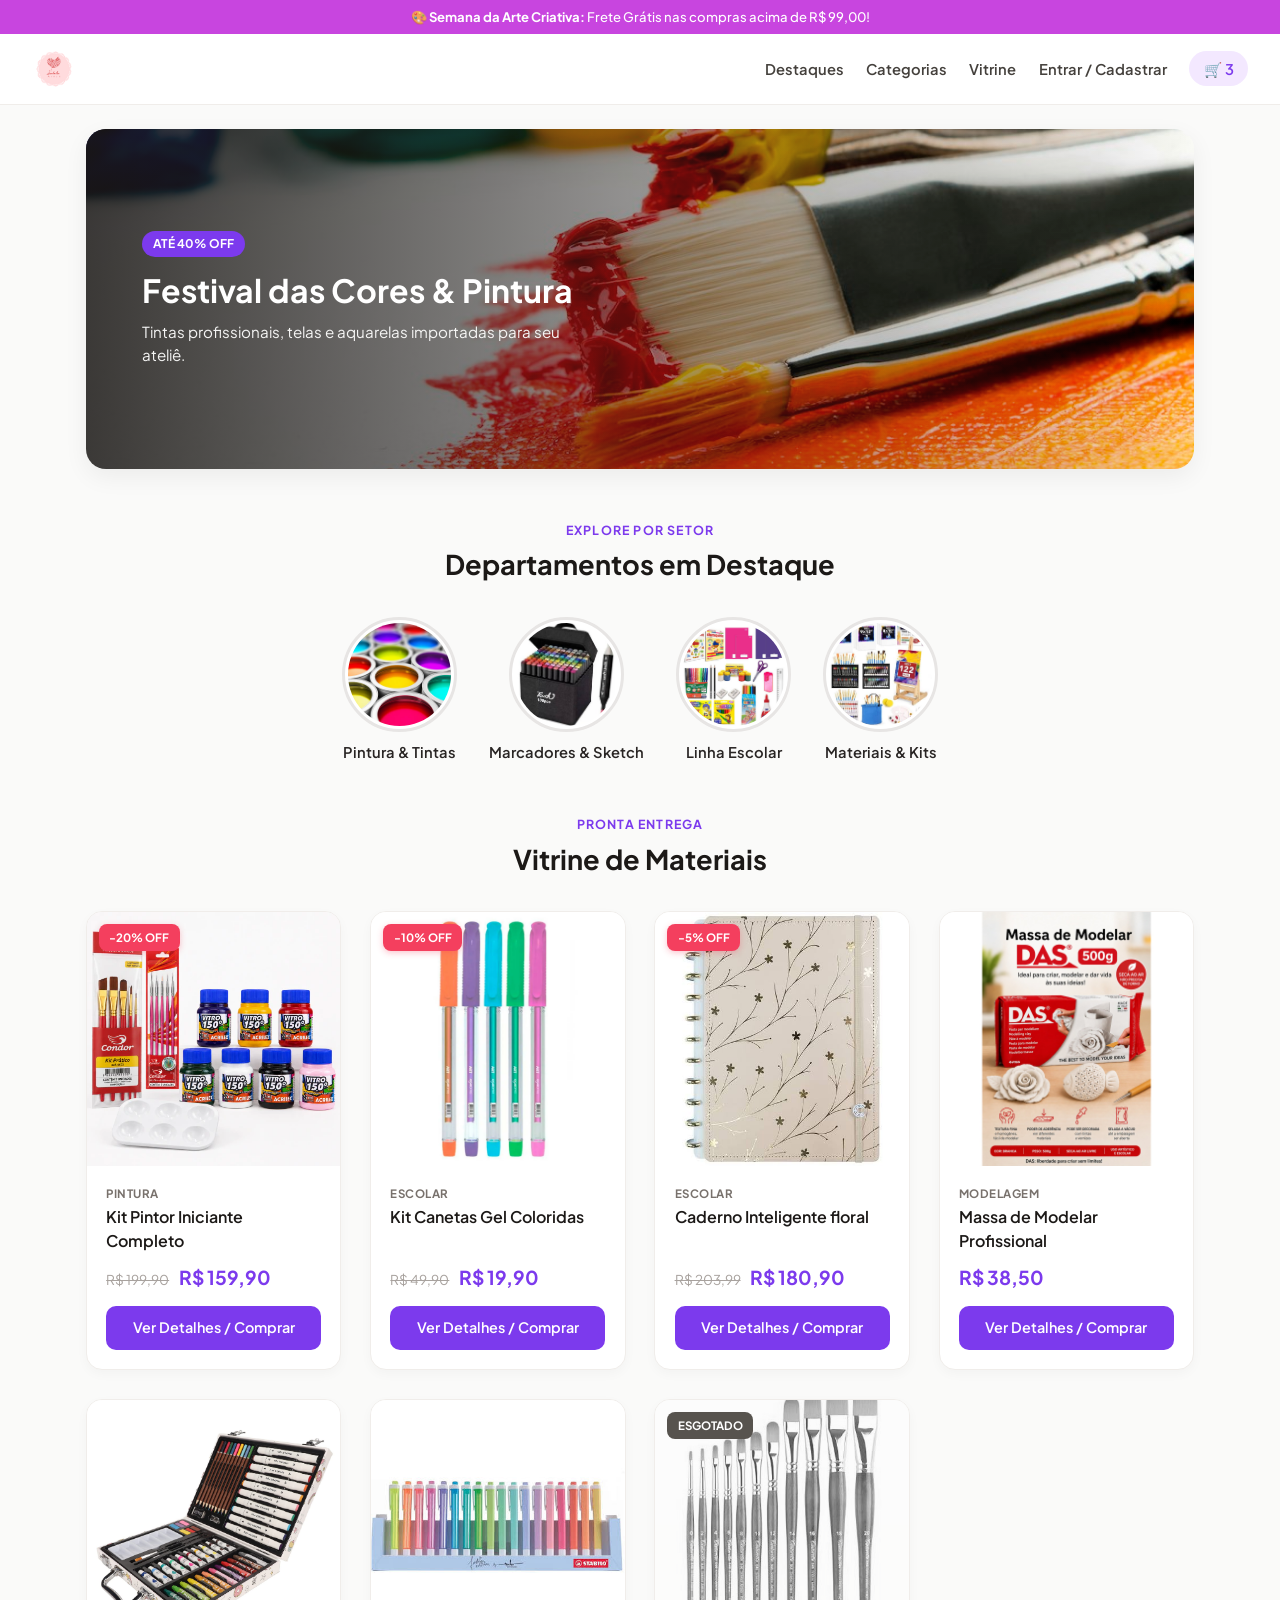
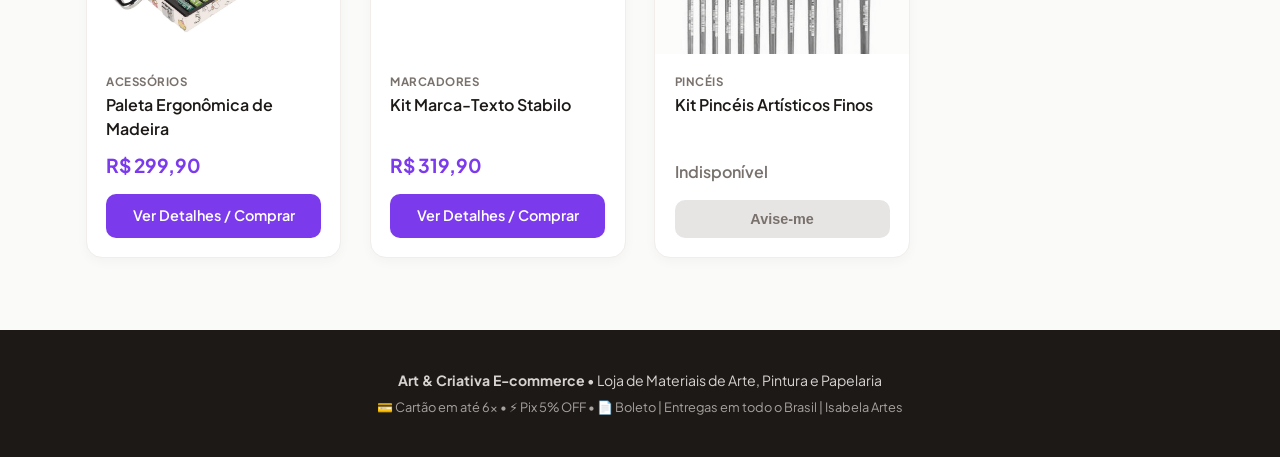
==== commit 89af94b2: "feat: Correção feita!" ====
--- a/index.html
+++ b/index.html
@@ -16,11 +16,11 @@
 
   <!-- 1. IDENTIDADE VISUAL NO CABEÇALHO (<header>) -->
   <header class="header">
-    <a href="index.html"><img src="fotos/logodaloja.png" alt="Logotipo Art & Criativa" class="logo" width="145" height="46"></a>
+    <a href="index.html"><img src="fotos/logo da loja.png" alt="Logotipo Art & Criativa" class="logo" width="145" height="46"></a>
     <nav class="nav">
-      <a href="index.html">Destaques</a>
-      <a href="index.html">Categorias</a>
-      <a href="index.html">Vitrine</a>
+      <a href="index.html#promocoes">Destaques</a>
+      <a href="index.html#categorias">Categorias</a>
+      <a href="index.html#vitrine">Vitrine</a>
       <a href="cadastro.html">Entrar / Cadastrar</a>
       <a href="carrinho.html" class="cart">🛒 <span>3</span></a>
     </nav>
@@ -28,7 +28,7 @@
 
   <main>
     <!-- 2. CARROSSEL DE BANNERS COM SCROLL-SNAP & <picture> -->
-    <div class="hero" id="promocoes">
+    <section class="hero" id="promocoes">
       <div class="carousel">
         <article class="slide">
           <picture>
@@ -56,8 +56,8 @@
 
         <article class="slide">
           <picture>
-            <source media="(max-width: 600px)" srcset="fotos/bannerfundo.png">
-            <img src="fotos/bannerfundo.png" alt="Novidades do Ateliê Artístico" width="1000" height="340">
+            <source media="(max-width: 600px)" srcset="fotos/banner fundo.png">
+            <img src="fotos/banner fundo.png" alt="Novidades do Ateliê Artístico" width="1000" height="340">
           </picture>
           <div class="slide-txt">
             <span class="pill">Ateliê</span>
@@ -66,7 +66,7 @@
           </div>
         </article>
       </div>
-    
+    </section>
 
     <!-- 3. NAVEGAÇÃO POR CATEGORIAS CIRCULARES (border-radius: 50%) -->
     <section class="categories" id="categorias">
@@ -76,19 +76,19 @@
       </div>
       <div class="cat-grid">
         <a href="#vitrine" class="cat-card">
-          <div class="circle"><img src="fotos/tintascircular.jpg" alt="Tintas e Pintura" width="110" height="110"></div>
+          <div class="circle"><img src="fotos/tintas circular.jpg" alt="Tintas e Pintura" width="110" height="110"></div>
           <span>Pintura & Tintas</span>
         </a>
         <a href="#vitrine" class="cat-card">
-          <div class="circle"><img src="fotos/marcadorescircular.jpg" alt="Desenho e Marcadores" width="110" height="110"></div>
+          <div class="circle"><img src="fotos/marcadores circular.jpg" alt="Desenho e Marcadores" width="110" height="110"></div>
           <span>Marcadores & Sketch</span>
         </a>
         <a href="#vitrine" class="cat-card">
-          <div class="circle"><img src="fotos/kitescolarcircular.jpg" alt="Material Escolar" width="110" height="110"></div>
+          <div class="circle"><img src="fotos/kit escolar circular.jpg" alt="Material Escolar" width="110" height="110"></div>
           <span>Linha Escolar</span>
         </a>
         <a href="#vitrine" class="cat-card">
-          <div class="circle"><img src="fotos/kitpinturacircular.jpg" alt="Kits e Materiais Artísticos" width="110" height="110"></div>
+          <div class="circle"><img src="fotos/kit pintura circular.jpg" alt="Kits e Materiais Artísticos" width="110" height="110"></div>
           <span>Materiais & Kits</span>
         </a>
       </div>
@@ -101,30 +101,26 @@
         <h2>Vitrine de Materiais</h2>
       </div>
 
-<div class="products-grid">
-  <!-- 1. EM PROMOÇÃO (-20%) -->
-  <article class="product-card">
-    <span class="badge sale">-20% OFF</span>
-    
-    <figure class="thumb">
-      <a href="produto.html" class="product-link">
-        <img src="fotos/Kitpintoriniciante.webp" alt="Kit Pintor Iniciante Completo">
-      </a>
-      
-      <figcaption>
-        <span class="prod-cat">Pintura</span>
-        <h3><a href="produto.html">Kit Pintor Iniciante Completo</a></h3>
-        <p class="price"><del>R$ 199,90</del> <strong>R$ 159,90</strong></p>
-        <a href="produto.html" class="btn-action">Ver Detalhes / Comprar</a>
-      </figcaption>
-    </figure>
-  </article>
-</div>
-        <!-- 3. EM PROMOÇÃO (-10%) -->
+      <div class="products-grid">
+        <!-- 1. EM PROMOÇÃO (-20%) -->
+        <article class="product-card">
+          <span class="badge sale">-20% OFF</span>
+          <a href="produto.html" class="product-link">
+            <figure class="thumb"><img src="fotos/Kit pintor iniciante.webp" alt="Kit Pintor Iniciante" loading="lazy" width="280" height="280"></figure>
+          </a>
+          <figcaption>
+            <span class="prod-cat">Pintura</span>
+            <h3><a href="produto.html">Kit Pintor Iniciante Completo</a></h3>
+            <p class="price"><del>R$ 199,90</del> <strong>R$ 159,90</strong></p>
+            <a href="produto.html" class="btn-action">Ver Detalhes / Comprar</a>
+          </figcaption>
+        </article>
+
+        <!-- 2. EM PROMOÇÃO (-10%) -->
         <article class="product-card">
           <span class="badge sale">-10% OFF</span>
           <a href="produto.html" class="product-link">
-            <figure class="thumb"><img src="fotos/canetasgel.webp" alt="Kit Canetas em Gel Coloridas" loading="lazy" width="280" height="280">
+            <figure class="thumb"><img src="fotos/canetas gel.webp" alt="Kit Canetas em Gel Coloridas" loading="lazy" width="280" height="280"></figure>
           </a>
           <figcaption>
             <span class="prod-cat">Escolar</span>
@@ -132,13 +128,13 @@
             <p class="price"><del>R$ 49,90</del> <strong>R$ 19,90</strong></p>
             <a href="produto.html" class="btn-action">Ver Detalhes / Comprar</a>
           </figcaption>
-          </figure>
-        </article>
-
-         <article class="product-card">
+        </article>
+
+        <!-- 3. EM PROMOÇÃO (-5%) -->
+        <article class="product-card">
           <span class="badge sale">-5% OFF</span>
           <a href="produto.html" class="product-link">
-            <figure class="thumb"><img src="fotos/caderno1.jpg" alt="Caderno Inteligente" loading="lazy" width="280" height="280">
+            <figure class="thumb"><img src="fotos/caderno1.jpg" alt="Caderno Inteligente" loading="lazy" width="280" height="280"></figure>
           </a>
           <figcaption>
             <span class="prod-cat">Escolar</span>
@@ -146,43 +142,38 @@
             <p class="price"><del>R$ 203,99</del> <strong>R$ 180,90</strong></p>
             <a href="produto.html" class="btn-action">Ver Detalhes / Comprar</a>
           </figcaption>
-        </figure>
         </article>
 
         <!-- 4. ESTOQUE NORMAL -->
         <article class="product-card">
           <a href="produto.html" class="product-link">
-            <figure class="thumb"><img src="fotos/massademodelar.jpg" alt="Massa de Modelar Artesanal" loading="lazy" width="280" height="280">
-          </a>
-
+            <figure class="thumb"><img src="fotos/massa de modelar.jpg" alt="Massa de Modelar Artesanal" loading="lazy" width="280" height="280"></figure>
+          </a>
           <figcaption>
             <span class="prod-cat">Modelagem</span>
             <h3><a href="produto.html">Massa de Modelar Profissional</a></h3>
             <p class="price"><strong>R$ 38,50</strong></p>
             <a href="produto.html" class="btn-action">Ver Detalhes / Comprar</a>
           </figcaption>
-        </figure>
         </article>
 
         <!-- 5. ESTOQUE NORMAL -->
         <article class="product-card">
           <a href="produto.html" class="product-link">
-            <figure class="thumb">
-              <img src="fotos/paleta.jpg" alt="Paleta Tradicional de Pintura" loading="lazy" width="280" height="280">
-          </a>
-
+            <figure class="thumb"><img src="fotos/paleta.jpg" alt="Paleta Tradicional de Pintura" loading="lazy" width="280" height="280"></figure>
+          </a>
           <figcaption>
             <span class="prod-cat">Acessórios</span>
             <h3><a href="produto.html">Paleta Ergonômica de Madeira</a></h3>
             <p class="price"><strong>R$ 299,90</strong></p>
             <a href="produto.html" class="btn-action">Ver Detalhes / Comprar</a>
           </figcaption>
-          </figure>
-        </article>
-
-         <article class="product-card">
-          <a href="produto.html" class="product-link">
-            <figure class="thumb"><img src="fotos/marcatexto.jpg" alt="Paleta Tradicional de Pintura" loading="lazy" width="280" height="280"></figure>
+        </article>
+
+        <!-- 6. ESTOQUE NORMAL -->
+        <article class="product-card">
+          <a href="produto.html" class="product-link">
+            <figure class="thumb"><img src="fotos/marca texto.jpg" alt="Kit Marca-Texto Stabilo" loading="lazy" width="280" height="280"></figure>
           </a>
           <figcaption>
             <span class="prod-cat">Marcadores</span>
@@ -192,19 +183,18 @@
           </figcaption>
         </article>
 
-        <!-- 6. PRODUTO ESGOTADO (Requisito 5) -->
+        <!-- 7. PRODUTO ESGOTADO (Requisito 5) -->
         <article class="product-card soldout">
           <span class="badge out">ESGOTADO</span>
-          
           <figure class="thumb">
-            <img src="fotos/kitpincel.jpg" alt="Kit Pincéis Finos Esgotado" loading="lazy" width="280" height="280">
+            <img src="fotos/kit pincel.jpg" alt="Kit Pincéis Finos Esgotado" loading="lazy" width="280" height="280">
+          </figure>
           <figcaption>
             <span class="prod-cat">Pincéis</span>
             <h3>Kit Pincéis Artísticos Finos</h3>
             <p class="price"><span class="out-txt">Indisponível</span></p>
             <button class="btn-action btn-out" disabled>Avise-me</button>
           </figcaption>
-          </figure>
         </article>
       </div>
     </section>
